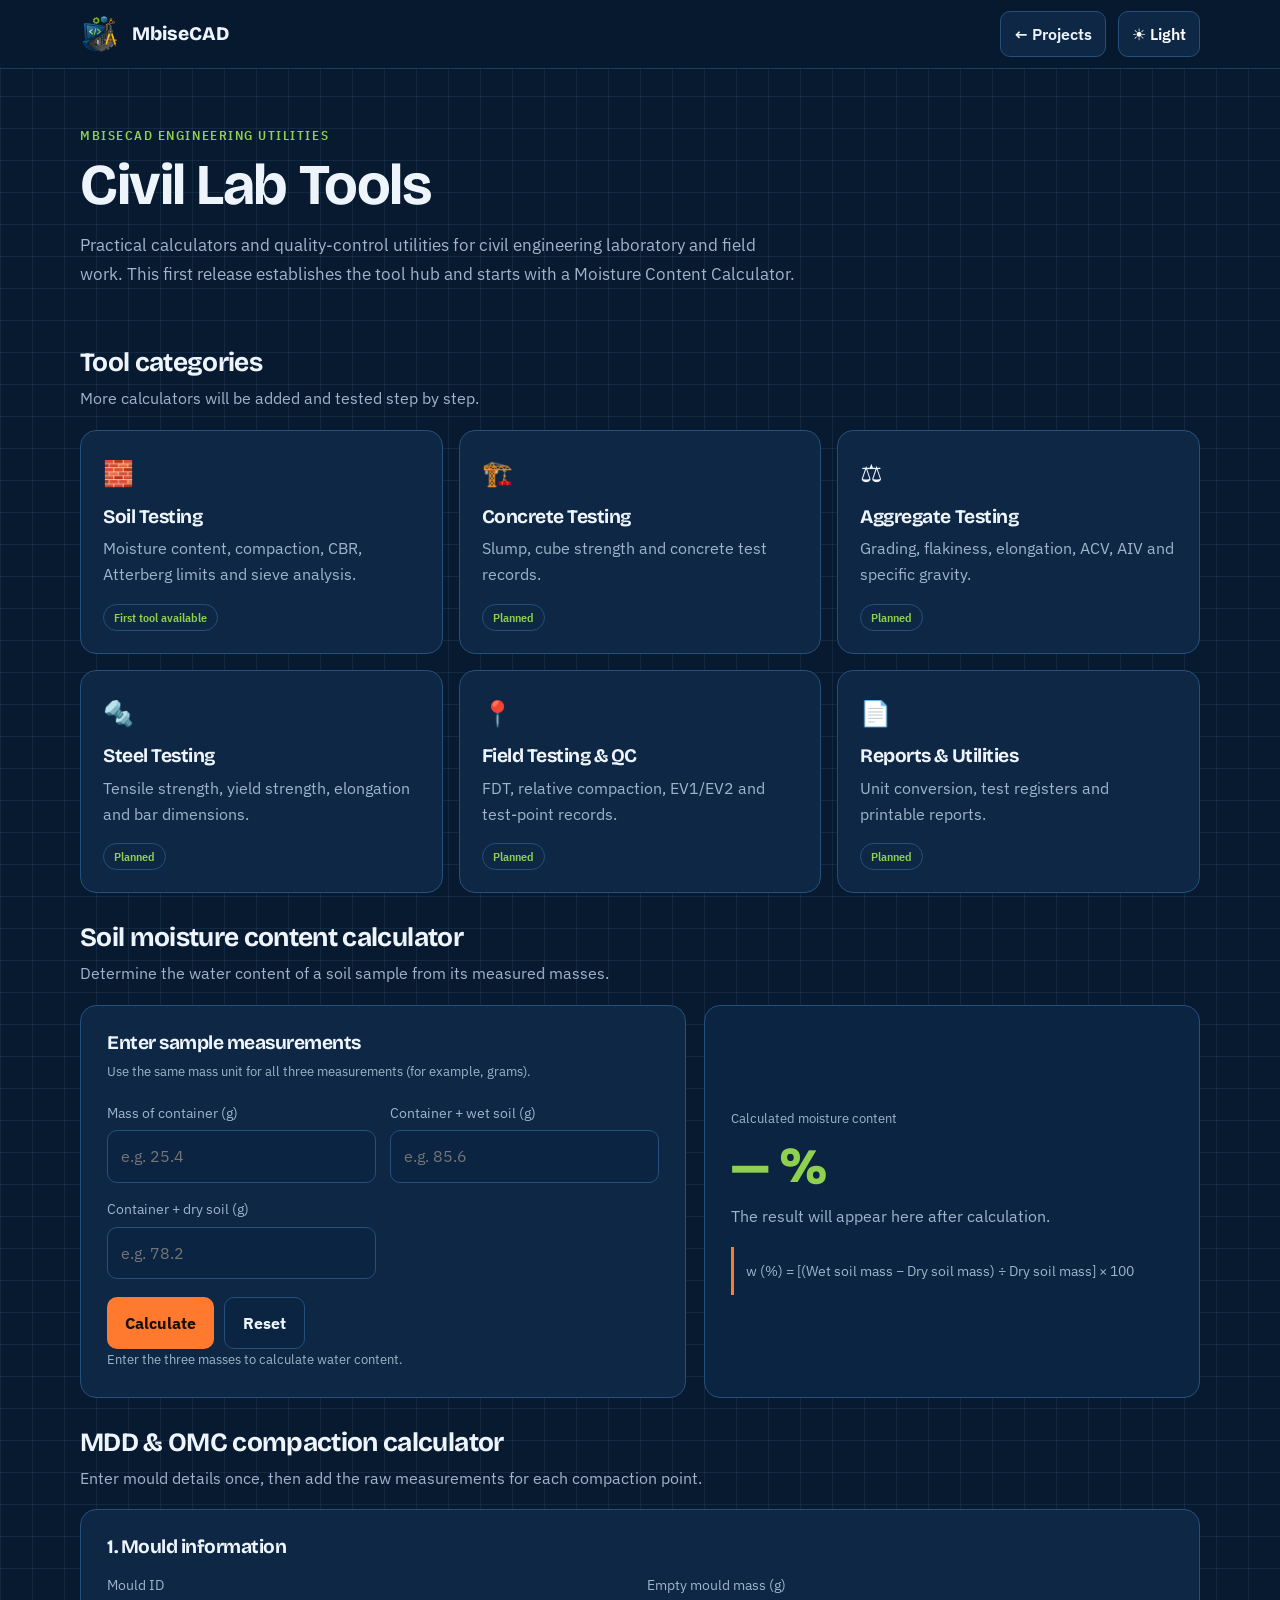
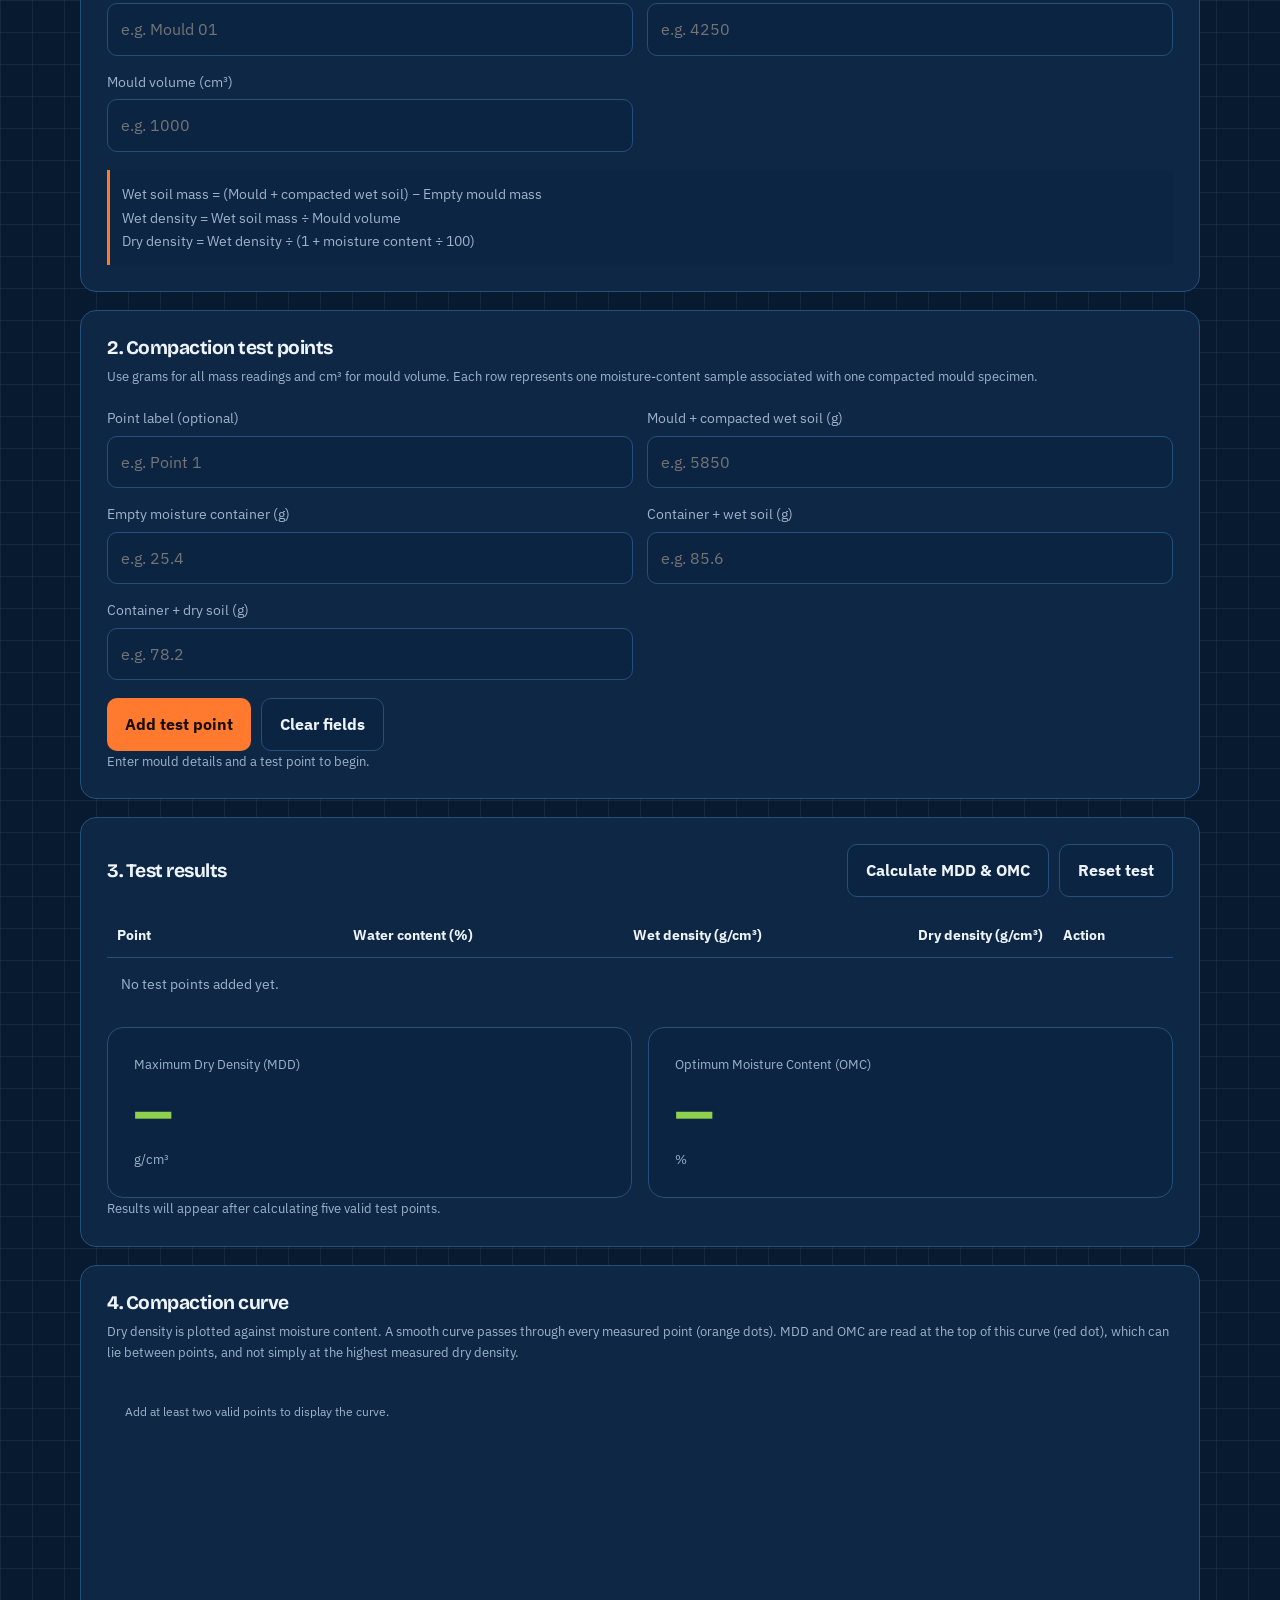
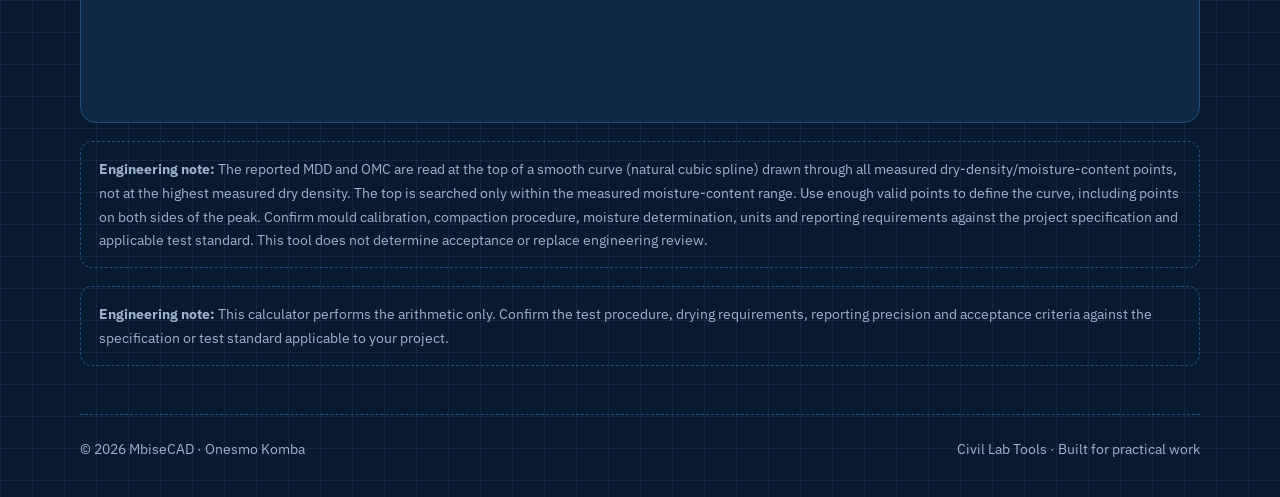
==== civil-lab-tools.html @ 9d4bd976 "Update civil-lab-tools.html" ====
<!doctype html>
<html lang="en">
<head>
<meta charset="utf-8"><meta name="viewport" content="width=device-width, initial-scale=1"><meta name="theme-color" content="#071a2f">
<meta name="description" content="Civil Lab Tools by MbiseCAD — practical civil engineering laboratory calculators and quality-control utilities.">
<title>Civil Lab Tools — MbiseCAD</title><link rel="icon" type="image/png" href="icons/mbisecad-mark.png">
<link rel="preconnect" href="https://fonts.googleapis.com"><link rel="preconnect" href="https://fonts.gstatic.com" crossorigin>
<link href="https://fonts.googleapis.com/css2?family=Bricolage+Grotesque:opsz,wght@12..96,500;12..96,700;12..96,800&family=IBM+Plex+Sans:wght@400;500;600&family=IBM+Plex+Sans+Condensed:wght@500;600&display=swap" rel="stylesheet">
<style>
:root{color-scheme:dark;--bg:#071a2f;--bg2:#0b2442;--panel:#0d2745;--line:#25507d;--line-soft:#1a3a5f;--text:#eef4fb;--muted:#9fb4cc;--orange:#ff7a2e;--orange-ink:#1b0e04;--green:#8fd14f;--grid:rgba(120,170,225,.10);--display:"Bricolage Grotesque","IBM Plex Sans",system-ui,sans-serif;--body:"IBM Plex Sans",system-ui,-apple-system,"Segoe UI",Roboto,Arial,sans-serif;--cond:"IBM Plex Sans Condensed","IBM Plex Sans",system-ui,sans-serif}
[data-theme="light"]{color-scheme:light;--bg:#f3f5f8;--bg2:#e9eef5;--panel:#fff;--line:#b9c6d8;--line-soft:#d9e1ec;--text:#0a2540;--muted:#4d6482;--orange:#e85d0c;--orange-ink:#fff;--green:#3f7d0a;--grid:rgba(10,37,64,.06)}
*{box-sizing:border-box}html{scroll-behavior:smooth}body{margin:0;color:var(--text);font:400 1rem/1.65 var(--body);background:var(--bg);background-image:linear-gradient(var(--grid) 1px,transparent 1px),linear-gradient(90deg,var(--grid) 1px,transparent 1px);background-size:32px 32px;-webkit-font-smoothing:antialiased}a{color:inherit;text-decoration:none}button,input{font:inherit}button{cursor:pointer}.wrap{width:min(1120px,100% - 40px);margin:auto}:focus-visible{outline:3px solid var(--orange);outline-offset:3px}
.topbar{position:sticky;top:0;z-index:5;background:color-mix(in srgb,var(--bg) 88%,transparent);backdrop-filter:blur(12px);border-bottom:1px solid var(--line-soft)}nav{display:flex;align-items:center;justify-content:space-between;gap:16px;min-height:68px}.brand{display:flex;align-items:center;gap:12px;font:800 1.2rem/1 var(--display)}.logo{width:40px;height:40px;border-radius:11px;object-fit:contain}.navright{display:flex;align-items:center;gap:12px}.navlink,.theme{padding:9px 13px;border:1px solid var(--line);border-radius:10px;background:var(--panel);font-weight:600}.navlink:hover,.theme:hover{border-color:var(--orange)}
main{padding-bottom:48px}.hero{padding:58px 0 30px}.eyebrow{font:600 .8rem var(--cond);letter-spacing:.12em;text-transform:uppercase;color:var(--green)}h1,h2,h3{font-family:var(--display);line-height:1.1;letter-spacing:-.025em}h1{font-size:clamp(2.2rem,5vw,3.6rem);margin:10px 0 14px}.lead{max-width:720px;color:var(--muted);font-size:1.08rem;margin:0}.section-head{margin:30px 0 18px}.section-head h2{font-size:1.65rem;margin:0 0 8px}.section-head p{color:var(--muted);margin:0}
.grid{display:grid;grid-template-columns:repeat(3,minmax(0,1fr));gap:16px}.card,.tool{background:var(--panel);border:1px solid var(--line);border-radius:16px;padding:22px}.card h3,.tool h3{font-size:1.2rem;margin:0 0 8px}.card p,.tool p{color:var(--muted);margin:0}.symbol{font-size:1.55rem;margin-bottom:12px}.status{display:inline-block;margin-top:16px;padding:5px 10px;border:1px solid var(--line);border-radius:99px;color:var(--green);font:600 .75rem var(--cond)}
.tool-layout{display:grid;grid-template-columns:1.1fr .9fr;gap:18px}.tool{padding:26px}.fields{display:grid;grid-template-columns:1fr 1fr;gap:14px}.field label{display:block;color:var(--muted);font-size:.9rem;margin-bottom:6px}.field input{width:100%;padding:12px 13px;border:1px solid var(--line);border-radius:10px;background:var(--bg2);color:var(--text)}.hint{font-size:.82rem;color:var(--muted);margin:8px 0 0}.actions{display:flex;gap:10px;flex-wrap:wrap;margin-top:18px}.btn{border:0;border-radius:10px;padding:12px 18px;font-weight:700}.primary{background:var(--orange);color:var(--orange-ink)}.secondary{background:var(--bg2);border:1px solid var(--line);color:var(--text)}.result{display:flex;flex-direction:column;justify-content:center;min-height:100%;background:var(--bg2)}.result .value{font:800 clamp(2rem,5vw,3rem)/1.1 var(--display);color:var(--green);margin:10px 0}.result small{color:var(--muted)}.formula{margin-top:18px;padding:12px;border-left:3px solid var(--orange);background:color-mix(in srgb,var(--bg2) 65%,transparent);color:var(--muted);font-size:.9rem}.notice{margin-top:18px;padding:15px 18px;border:1px dashed var(--line);border-radius:12px;color:var(--muted);font-size:.9rem}.footer{border-top:1px dashed var(--line);padding:22px 0 36px;color:var(--muted);font-size:.9rem;display:flex;justify-content:space-between;gap:12px;flex-wrap:wrap}
@media(max-width:800px){.grid{grid-template-columns:repeat(2,minmax(0,1fr))}.tool-layout{grid-template-columns:1fr}}@media(max-width:560px){.wrap{width:min(1120px,100% - 32px)}nav{min-height:60px}.brand{font-size:1rem}.logo{width:34px;height:34px}.navlink,.theme{font-size:.82rem;padding:8px}.hero{padding:38px 0 18px}.grid{grid-template-columns:1fr}.fields{grid-template-columns:1fr}.tool{padding:20px}}
</style></head>
<body><header class="topbar"><div class="wrap"><nav><a class="brand" href="index.html"><img class="logo" src="icons/mbisecad-mark.png" alt=""><span>MbiseCAD</span></a><div class="navright"><a class="navlink" href="index.html#projects">← Projects</a><button class="theme" id="themeBtn" type="button">☀️ Light</button></div></nav></div></header>
<main class="wrap"><section class="hero"><div class="eyebrow">MbiseCAD Engineering Utilities</div><h1>Civil Lab Tools</h1><p class="lead">Practical calculators and quality-control utilities for civil engineering laboratory and field work. This first release establishes the tool hub and starts with a Moisture Content Calculator.</p></section>
<section><div class="section-head"><h2>Tool categories</h2><p>More calculators will be added and tested step by step.</p></div><div class="grid">
<article class="card"><div class="symbol">🧱</div><h3>Soil Testing</h3><p>Moisture content, compaction, CBR, Atterberg limits and sieve analysis.</p><span class="status">First tool available</span></article>
<article class="card"><div class="symbol">🏗️</div><h3>Concrete Testing</h3><p>Slump, cube strength and concrete test records.</p><span class="status">Planned</span></article>
<article class="card"><div class="symbol">⚖️</div><h3>Aggregate Testing</h3><p>Grading, flakiness, elongation, ACV, AIV and specific gravity.</p><span class="status">Planned</span></article>
<article class="card"><div class="symbol">🔩</div><h3>Steel Testing</h3><p>Tensile strength, yield strength, elongation and bar dimensions.</p><span class="status">Planned</span></article>
<article class="card"><div class="symbol">📍</div><h3>Field Testing &amp; QC</h3><p>FDT, relative compaction, EV1/EV2 and test-point records.</p><span class="status">Planned</span></article>
<article class="card"><div class="symbol">📄</div><h3>Reports &amp; Utilities</h3><p>Unit conversion, test registers and printable reports.</p><span class="status">Planned</span></article></div></section>
<section id="moisture-content"><div class="section-head"><h2>Soil moisture content calculator</h2><p>Determine the water content of a soil sample from its measured masses.</p></div><div class="tool-layout">
<div class="tool"><h3>Enter sample measurements</h3><p class="hint">Use the same mass unit for all three measurements (for example, grams).</p><div class="fields" style="margin-top:18px">
<div class="field"><label for="tare">Mass of container (g)</label><input id="tare" type="number" min="0" step="any" inputmode="decimal" placeholder="e.g. 25.4"></div>
<div class="field"><label for="wet">Container + wet soil (g)</label><input id="wet" type="number" min="0" step="any" inputmode="decimal" placeholder="e.g. 85.6"></div>
<div class="field"><label for="dry">Container + dry soil (g)</label><input id="dry" type="number" min="0" step="any" inputmode="decimal" placeholder="e.g. 78.2"></div></div>
<div class="actions"><button class="btn primary" id="calculate" type="button">Calculate</button><button class="btn secondary" id="reset" type="button">Reset</button></div><p class="hint" id="message" role="status" aria-live="polite">Enter the three masses to calculate water content.</p></div>
<aside class="tool result" aria-live="polite"><small>Calculated moisture content</small><div class="value" id="answer">— %</div><p id="breakdown">The result will appear here after calculation.</p><div class="formula">w (%) = [(Wet soil mass − Dry soil mass) ÷ Dry soil mass] × 100</div></aside></div>

<section id="mdd-omc">
  <div class="section-head">
    <h2>MDD &amp; OMC compaction calculator</h2>
    <p>Enter mould details once, then add the raw measurements for each compaction point.</p>
  </div>
  <div class="tool">
    <h3>1. Mould information</h3>
    <div class="fields" style="margin-top:16px">
      <div class="field"><label for="mouldId">Mould ID</label><input id="mouldId" type="text" placeholder="e.g. Mould 01"></div>
      <div class="field"><label for="mouldMass">Empty mould mass (g)</label><input id="mouldMass" type="number" min="0" step="any" inputmode="decimal" placeholder="e.g. 4250"></div>
      <div class="field"><label for="mouldVolume">Mould volume (cm³)</label><input id="mouldVolume" type="number" min="0" step="any" inputmode="decimal" placeholder="e.g. 1000"></div>
    </div>
    <div class="formula">Wet soil mass = (Mould + compacted wet soil) − Empty mould mass<br>Wet density = Wet soil mass ÷ Mould volume<br>Dry density = Wet density ÷ (1 + moisture content ÷ 100)</div>
  </div>

  <div class="tool" style="margin-top:18px">
    <h3>2. Compaction test points</h3>
    <p class="hint">Use grams for all mass readings and cm³ for mould volume. Each row represents one moisture-content sample associated with one compacted mould specimen.</p>
    <div class="fields" style="margin-top:18px">
      <div class="field"><label for="pointLabel">Point label (optional)</label><input id="pointLabel" type="text" placeholder="e.g. Point 1"></div>
      <div class="field"><label for="mouldWet">Mould + compacted wet soil (g)</label><input id="mouldWet" type="number" min="0" step="any" inputmode="decimal" placeholder="e.g. 5850"></div>
      <div class="field"><label for="containerMass">Empty moisture container (g)</label><input id="containerMass" type="number" min="0" step="any" inputmode="decimal" placeholder="e.g. 25.4"></div>
      <div class="field"><label for="containerWet">Container + wet soil (g)</label><input id="containerWet" type="number" min="0" step="any" inputmode="decimal" placeholder="e.g. 85.6"></div>
      <div class="field"><label for="containerDry">Container + dry soil (g)</label><input id="containerDry" type="number" min="0" step="any" inputmode="decimal" placeholder="e.g. 78.2"></div>
    </div>
    <div class="actions">
      <button class="btn primary" id="addPoint" type="button">Add test point</button>
      <button class="btn secondary" id="clearPointForm" type="button">Clear fields</button>
    </div>
    <p class="hint" id="mddMessage" role="status" aria-live="polite">Enter mould details and a test point to begin.</p>
  </div>

  <div class="tool" style="margin-top:18px">
    <div style="display:flex;align-items:center;justify-content:space-between;gap:12px;flex-wrap:wrap">
      <h3 style="margin:0">3. Test results</h3>
      <div class="actions" style="margin:0">
        <button class="btn secondary" id="calculateMdd" type="button">Calculate MDD &amp; OMC</button>
        <button class="btn secondary" id="resetMdd" type="button">Reset test</button>
      </div>
    </div>
    <div style="overflow-x:auto;margin-top:16px">
      <table id="mddTable" style="width:100%;border-collapse:collapse;min-width:760px;font-size:.9rem">
        <thead><tr>
          <th style="text-align:left;padding:10px;border-bottom:1px solid var(--line)">Point</th>
          <th style="text-align:right;padding:10px;border-bottom:1px solid var(--line)">Water content (%)</th>
          <th style="text-align:right;padding:10px;border-bottom:1px solid var(--line)">Wet density (g/cm³)</th>
          <th style="text-align:right;padding:10px;border-bottom:1px solid var(--line)">Dry density (g/cm³)</th>
          <th style="text-align:left;padding:10px;border-bottom:1px solid var(--line)">Action</th>
        </tr></thead>
        <tbody id="mddRows"><tr><td colspan="5" style="padding:14px;color:var(--muted)">No test points added yet.</td></tr></tbody>
      </table>
    </div>
    <div class="grid" style="grid-template-columns:repeat(2,minmax(0,1fr));margin-top:18px">
      <div class="tool result"><small>Maximum Dry Density (MDD)</small><div class="value" id="mddValue">—</div><small>g/cm³</small></div>
      <div class="tool result"><small>Optimum Moisture Content (OMC)</small><div class="value" id="omcValue">—</div><small>%</small></div>
    </div>
    <p class="hint" id="peakNote">Results will appear after calculating five valid test points.</p>
  </div>

  <div class="tool" style="margin-top:18px">
    <h3>4. Compaction curve</h3>
    <p class="hint">Dry density is plotted against moisture content. A smooth curve passes through every measured point (orange dots). MDD and OMC are read at the top of this curve (red dot), which can lie between points, and not simply at the highest measured dry density.</p>
    <div style="width:100%;overflow:hidden;margin-top:12px">
      <canvas id="compactionChart" height="320" style="display:block;width:100%;max-width:100%;height:320px"></canvas>
    </div>
  </div>
  <div class="notice"><strong>Engineering note:</strong> The reported MDD and OMC are read at the top of a smooth curve (natural cubic spline) drawn through all measured dry-density/moisture-content points, not at the highest measured dry density. The top is searched only within the measured moisture-content range. Use enough valid points to define the curve, including points on both sides of the peak. Confirm mould calibration, compaction procedure, moisture determination, units and reporting requirements against the project specification and applicable test standard. This tool does not determine acceptance or replace engineering review.</div>
</section>

<div class="notice"><strong>Engineering note:</strong> This calculator performs the arithmetic only. Confirm the test procedure, drying requirements, reporting precision and acceptance criteria against the specification or test standard applicable to your project.</div></section></main>
<footer><div class="wrap footer"><span>© <span id="year"></span> MbiseCAD · Onesmo Komba</span><span>Civil Lab Tools · Built for practical work</span></div></footer>
<script>
const root=document.documentElement,themeBtn=document.getElementById('themeBtn');function setTheme(theme){root.dataset.theme=theme;themeBtn.textContent=theme==='dark'?'☀️ Light':'🌙 Dark';try{localStorage.setItem('mbisecad-theme',theme)}catch(e){}}let saved='dark';try{saved=localStorage.getItem('mbisecad-theme')||'dark'}catch(e){}setTheme(saved);themeBtn.addEventListener('click',()=>{setTheme(root.dataset.theme==='dark'?'light':'dark');if(typeof drawCompactionChart==='function')drawCompactionChart();});document.getElementById('year').textContent=new Date().getFullYear();const ids=['tare','wet','dry'];
document.getElementById('calculate').addEventListener('click',()=>{const [tare,wet,dry]=ids.map(id=>Number(document.getElementById(id).value)),message=document.getElementById('message');if(ids.some(id=>document.getElementById(id).value.trim()==='')||![tare,wet,dry].every(Number.isFinite)){message.textContent='Please enter all three measurements.';return;}const wetSoil=wet-tare,drySoil=dry-tare,water=wet-dry;if(tare<0||wetSoil<=0||drySoil<=0||water<0){message.textContent='Check the masses: wet soil must not be lighter than dry soil, and both soil masses must be positive.';return;}const content=water/drySoil*100;document.getElementById('answer').textContent=content.toFixed(2)+' %';document.getElementById('breakdown').textContent='Water mass: '+water.toFixed(2)+' g · Dry soil mass: '+drySoil.toFixed(2)+' g';message.textContent='Calculation completed.';});
document.getElementById('reset').addEventListener('click',()=>{ids.forEach(id=>document.getElementById(id).value='');document.getElementById('answer').textContent='— %';document.getElementById('breakdown').textContent='The result will appear here after calculation.';document.getElementById('message').textContent='Enter the three masses to calculate water content.';});

// MDD & OMC calculator
const compactionPoints=[];
const mddInputIds=['mouldId','mouldMass','mouldVolume','pointLabel','mouldWet','containerMass','containerWet','containerDry'];
const numberFrom=(id)=>Number(document.getElementById(id).value);
const fmt=(n,d=3)=>Number(n).toFixed(d);
function renderMddRows(){
  const body=document.getElementById('mddRows');
  if(!compactionPoints.length){body.innerHTML='<tr><td colspan="5" style="padding:14px;color:var(--muted)">No test points added yet.</td></tr>';return;}
  body.innerHTML=compactionPoints.map((p,i)=>`<tr>
    <td style="padding:10px;border-bottom:1px solid var(--line-soft)">${escapeHtml(p.label)}</td>
    <td style="text-align:right;padding:10px;border-bottom:1px solid var(--line-soft)">${fmt(p.w,2)}</td>
    <td style="text-align:right;padding:10px;border-bottom:1px solid var(--line-soft)">${fmt(p.wetDensity,3)}</td>
    <td style="text-align:right;padding:10px;border-bottom:1px solid var(--line-soft)">${fmt(p.dryDensity,3)}</td>
    <td style="padding:10px;border-bottom:1px solid var(--line-soft)"><button class="btn secondary" type="button" data-remove-point="${i}" style="padding:6px 10px">Remove</button></td>
  </tr>`).join('');
}
function escapeHtml(value){return String(value).replace(/[&<>"']/g,ch=>({'&':'&amp;','<':'&lt;','>':'&gt;','"':'&quot;',"'":'&#39;'}[ch]));}
let lastResult=null; // {peak, spline} - inatumika kuchora alama ya MDD/OMC baada ya Calculate
const chartPoints=()=>compactionPoints.map(p=>({w:p.w,d:p.dryDensity})).sort((a,b)=>a.w-b.w);
function curveSamples(s){
  const out=[];
  for(let i=0;i<s.h.length;i++){const steps=80;for(let k=(i===0?0:1);k<=steps;k++){const x=s.p[i].w+s.h[i]*k/steps;out.push({x,y:splineValue(s,i,x)});}}
  return out;
}
function drawCompactionChart(){
  const canvas=document.getElementById('compactionChart');
  if(!canvas) return;
  const rect=canvas.getBoundingClientRect(),W=Math.max(300,rect.width),H=320,dpr=window.devicePixelRatio||1;
  canvas.width=W*dpr;canvas.height=H*dpr;canvas.style.height=H+'px';
  const ctx=canvas.getContext('2d');ctx.setTransform(dpr,0,0,dpr,0,0);ctx.clearRect(0,0,W,H);
  const cs=getComputedStyle(document.documentElement),muted=cs.getPropertyValue('--muted').trim(),grid=cs.getPropertyValue('--line-soft').trim(),axis=cs.getPropertyValue('--line').trim(),green=cs.getPropertyValue('--green').trim(),orange=cs.getPropertyValue('--orange').trim(),ink=cs.getPropertyValue('--text').trim();
  const pts=chartPoints();
  ctx.font='12px IBM Plex Sans, sans-serif';ctx.fillStyle=muted;ctx.textBaseline='alphabetic';
  if(pts.length<2){ctx.fillText('Add at least two valid points to display the curve.',18,40);return;}
  const unique=pts.every((p,i)=>i===0||p.w-pts[i-1].w>1e-8);
  let spline=null,samples=pts.map(p=>({x:p.w,y:p.d}));
  if(unique){try{spline=buildNaturalSpline(pts);samples=curveSamples(spline);}catch(e){spline=null;}}
  const peak=(lastResult&&spline)?lastResult.peak:null;
  const xs=samples.map(v=>v.x),ys=samples.map(v=>v.y).concat(pts.map(p=>p.d));
  const xmin=Math.min(...xs),xmax=Math.max(...xs),ymin=Math.min(...ys),ymax=Math.max(...ys);
  const xpad=(xmax-xmin)*.06||1,ypad=(ymax-ymin)*.18||.05;
  const x0=xmin-xpad,x1=xmax+xpad,y0=ymin-ypad,y1=ymax+ypad;
  const L=58,R=18,T=22,B=44;
  const X=v=>L+(v-x0)/(x1-x0)*(W-L-R),Y=v=>H-B-(v-y0)/(y1-y0)*(H-T-B);
  // grid + tick labels
  ctx.lineWidth=1;ctx.strokeStyle=grid;
  for(let i=0;i<=4;i++){const yv=y0+(y1-y0)*i/4,y=Y(yv);ctx.beginPath();ctx.moveTo(L,y);ctx.lineTo(W-R,y);ctx.stroke();ctx.textAlign='right';ctx.fillText(yv.toFixed(3),L-8,y+4);}
  for(let i=0;i<=5;i++){const xv=x0+(x1-x0)*i/5,x=X(xv);ctx.beginPath();ctx.moveTo(x,T);ctx.lineTo(x,H-B);ctx.stroke();ctx.textAlign='center';ctx.fillText(xv.toFixed(1),x,H-B+16);}
  ctx.strokeStyle=axis;ctx.beginPath();ctx.moveTo(L,T);ctx.lineTo(L,H-B);ctx.lineTo(W-R,H-B);ctx.stroke();
  ctx.fillStyle=muted;ctx.textAlign='center';ctx.fillText('Moisture content (%)',(L+W-R)/2,H-6);
  ctx.save();ctx.translate(14,(T+H-B)/2);ctx.rotate(-Math.PI/2);ctx.fillText('Dry density (g/cm³)',0,0);ctx.restore();
  // smooth curve through every point
  ctx.strokeStyle=green;ctx.lineWidth=3;ctx.lineJoin='round';ctx.beginPath();
  samples.forEach((v,i)=>{if(i===0)ctx.moveTo(X(v.x),Y(v.y));else ctx.lineTo(X(v.x),Y(v.y));});ctx.stroke();
  // peak guides (MDD / OMC) read from the top of the curve
  if(peak){
    ctx.setLineDash([5,4]);ctx.lineWidth=1.2;ctx.strokeStyle=ink;
    ctx.beginPath();ctx.moveTo(X(peak.x),Y(peak.y));ctx.lineTo(X(peak.x),H-B);ctx.moveTo(X(peak.x),Y(peak.y));ctx.lineTo(L,Y(peak.y));ctx.stroke();ctx.setLineDash([]);
  }
  // measured points
  pts.forEach(p=>{ctx.beginPath();ctx.arc(X(p.w),Y(p.d),5.5,0,Math.PI*2);ctx.fillStyle=orange;ctx.fill();ctx.lineWidth=2;ctx.strokeStyle=cs.getPropertyValue('--panel').trim()||'#fff';ctx.stroke();});
  if(peak){
    ctx.beginPath();ctx.arc(X(peak.x),Y(peak.y),6.5,0,Math.PI*2);ctx.fillStyle='#ef4444';ctx.fill();ctx.lineWidth=2;ctx.strokeStyle=cs.getPropertyValue('--panel').trim()||'#fff';ctx.stroke();
    ctx.fillStyle=ink;ctx.font='600 12px IBM Plex Sans, sans-serif';
    const label='MDD '+peak.y.toFixed(3)+' · OMC '+peak.x.toFixed(2)+'%';
    const tw=ctx.measureText(label).width,lx=Math.min(W-R-tw,Math.max(L+4,X(peak.x)-tw/2)),ly=Math.max(T+12,Y(peak.y)-14);
    ctx.textAlign='left';ctx.fillText(label,lx,ly);
  }
  ctx.textAlign='left';
}
document.getElementById('addPoint').addEventListener('click',()=>{
  const msg=document.getElementById('mddMessage'),mass=numberFrom('mouldMass'),volume=numberFrom('mouldVolume'),mouldWet=numberFrom('mouldWet'),tare=numberFrom('containerMass'),containerWet=numberFrom('containerWet'),containerDry=numberFrom('containerDry');
  const required=['mouldMass','mouldVolume','mouldWet','containerMass','containerWet','containerDry'];
  if(required.some(id=>document.getElementById(id).value.trim()==='')||!required.every(id=>Number.isFinite(numberFrom(id)))){msg.textContent='Enter all required measurements using numbers.';return;}
  const wetSoil=mouldWet-mass,wetSample=containerWet-tare,drySample=containerDry-tare,water=containerWet-containerDry;
  if(mass<0||volume<=0||wetSoil<=0||wetSample<=0||drySample<=0||water<0){msg.textContent='Check the readings: mould volume and soil masses must be positive, and wet sample mass cannot be less than dry sample mass.';return;}
  const w=water/drySample*100,wetDensity=wetSoil/volume,dryDensity=wetDensity/(1+w/100);
  if(![w,wetDensity,dryDensity].every(Number.isFinite)||dryDensity<=0){msg.textContent='These measurements do not produce a valid result. Please check the values and units.';return;}
  const label=document.getElementById('pointLabel').value.trim()||`Point ${compactionPoints.length+1}`;
  compactionPoints.push({label,w,wetDensity,dryDensity});
  lastResult=null;renderMddRows();drawCompactionChart();
  document.getElementById('mddMessage').textContent=`${label} added. Add the next compaction point.`;
  ['pointLabel','mouldWet','containerMass','containerWet','containerDry'].forEach(id=>document.getElementById(id).value='');
  document.getElementById('mddValue').textContent='—';document.getElementById('omcValue').textContent='—';document.getElementById('peakNote').textContent='Recalculate after adding or removing test points.';
});
document.getElementById('clearPointForm').addEventListener('click',()=>['pointLabel','mouldWet','containerMass','containerWet','containerDry'].forEach(id=>document.getElementById(id).value=''));
document.getElementById('mddRows').addEventListener('click',e=>{
  const btn=e.target.closest('[data-remove-point]');if(!btn)return;
  compactionPoints.splice(Number(btn.dataset.removePoint),1);lastResult=null;renderMddRows();drawCompactionChart();
  document.getElementById('mddValue').textContent='—';document.getElementById('omcValue').textContent='—';document.getElementById('peakNote').textContent='Recalculate after changing test points.';
});

// Natural cubic spline: smooth interpolation through every measured point.
function buildNaturalSpline(points){
  const p = [...points].sort((a,b)=>a.w-b.w);
  const n=p.length, h=[], alpha=[], l=Array(n).fill(0),
        mu=Array(n).fill(0), z=Array(n).fill(0),
        a=p.map(v=>v.d), b=Array(n-1).fill(0),
        c=Array(n).fill(0), d=Array(n-1).fill(0);
  for(let i=0;i<n-1;i++){
    h[i]=p[i+1].w-p[i].w;
    if(!(h[i]>0)) throw new Error('Moisture content values must be unique.');
  }
  for(let i=1;i<n-1;i++){
    alpha[i]=3/h[i]*(a[i+1]-a[i])-3/h[i-1]*(a[i]-a[i-1]);
  }
  l[0]=1;
  for(let i=1;i<n-1;i++){
    l[i]=2*(p[i+1].w-p[i-1].w)-h[i-1]*mu[i-1];
    if(Math.abs(l[i])<1e-12) throw new Error('Unable to build spline from these points.');
    mu[i]=h[i]/l[i];
    z[i]=(alpha[i]-h[i-1]*z[i-1])/l[i];
  }
  l[n-1]=1;
  for(let j=n-2;j>=0;j--){
    c[j]=z[j]-mu[j]*c[j+1];
    b[j]=(a[j+1]-a[j])/h[j]-h[j]*(c[j+1]+2*c[j])/3;
    d[j]=(c[j+1]-c[j])/(3*h[j]);
  }
  return {p,a,b,c,d,h};
}
function splineValue(s,i,x){
  const t=x-s.p[i].w;
  return s.a[i]+s.b[i]*t+s.c[i]*t*t+s.d[i]*t*t*t;
}
function findSplinePeak(s){
  const candidates=[];
  for(let i=0;i<s.h.length;i++){
    const A=3*s.d[i], B=2*s.c[i], C=s.b[i], roots=[];
    if(Math.abs(A)<1e-12){
      if(Math.abs(B)>1e-12) roots.push(-C/B);
    }else{
      const disc=B*B-4*A*C;
      if(disc>=0){
        const q=Math.sqrt(disc);
        roots.push((-B+q)/(2*A),(-B-q)/(2*A));
      }
    }
    candidates.push({x:s.p[i].w,y:s.a[i]});
    for(const t of roots){
      if(t>1e-9 && t<s.h[i]-1e-9){
        const x=s.p[i].w+t;
        candidates.push({x,y:splineValue(s,i,x)});
      }
    }
  }
  const last=s.p.length-1;
  candidates.push({x:s.p[last].w,y:s.p[last].d});
  return candidates.reduce((best,v)=>v.y>best.y?v:best);
}
document.getElementById('calculateMdd').addEventListener('click',()=>{
  const msg=document.getElementById('mddMessage'),note=document.getElementById('peakNote');
  if(compactionPoints.length<5){
    msg.textContent='Enter all five compaction test points before calculating MDD and OMC.';
    return;
  }
  const pts=chartPoints();
  if(pts.some(p=>!Number.isFinite(p.w)||!Number.isFinite(p.d))){
    msg.textContent='Check all readings. Every point must have valid moisture content and dry density.';
    return;
  }
  for(let i=1;i<pts.length;i++){
    if(pts[i].w-pts[i-1].w<1e-8){
      msg.textContent='Moisture content values must be different for every point.';
      return;
    }
  }
  try{
    const spline=buildNaturalSpline(pts);
    const peak=findSplinePeak(spline);
    lastResult={peak,spline};
    document.getElementById('mddValue').textContent=peak.y.toFixed(3);
    document.getElementById('omcValue').textContent=peak.x.toFixed(2);
    drawCompactionChart();
    const atEdge=peak.x<=pts[0].w+1e-6||peak.x>=pts[pts.length-1].w-1e-6;
    if(atEdge){
      msg.textContent='The curve has no peak inside your data range. Add test points on both sides of the maximum before reporting MDD and OMC.';
      note.textContent='Warning: the highest point of the curve is at the edge of the measured range ('+peak.y.toFixed(3)+' g/cm³ at '+peak.x.toFixed(2)+'%), so it is not a true peak.';
    }else{
      msg.textContent='MDD and OMC are read at the top of the smooth curve that passes through every measured point.';
      note.textContent='Top of curve: MDD '+peak.y.toFixed(3)+' g/cm³ at OMC '+peak.x.toFixed(2)+'% moisture content.';
    }
  }catch(err){
    msg.textContent=err.message||'Unable to calculate the curve. Check the entered data.';
  }
});
document.getElementById('resetMdd').addEventListener('click',()=>{
  compactionPoints.length=0;lastResult=null;
  ['mouldId','mouldMass','mouldVolume','pointLabel','mouldWet','containerMass','containerWet','containerDry'].forEach(id=>document.getElementById(id).value='');
  renderMddRows();drawCompactionChart();document.getElementById('mddValue').textContent='—';document.getElementById('omcValue').textContent='—';document.getElementById('peakNote').textContent='Results will appear after calculating five valid test points.';document.getElementById('mddMessage').textContent='Test data cleared.';
});
window.addEventListener('resize',drawCompactionChart);
drawCompactionChart();

</script></body></html>
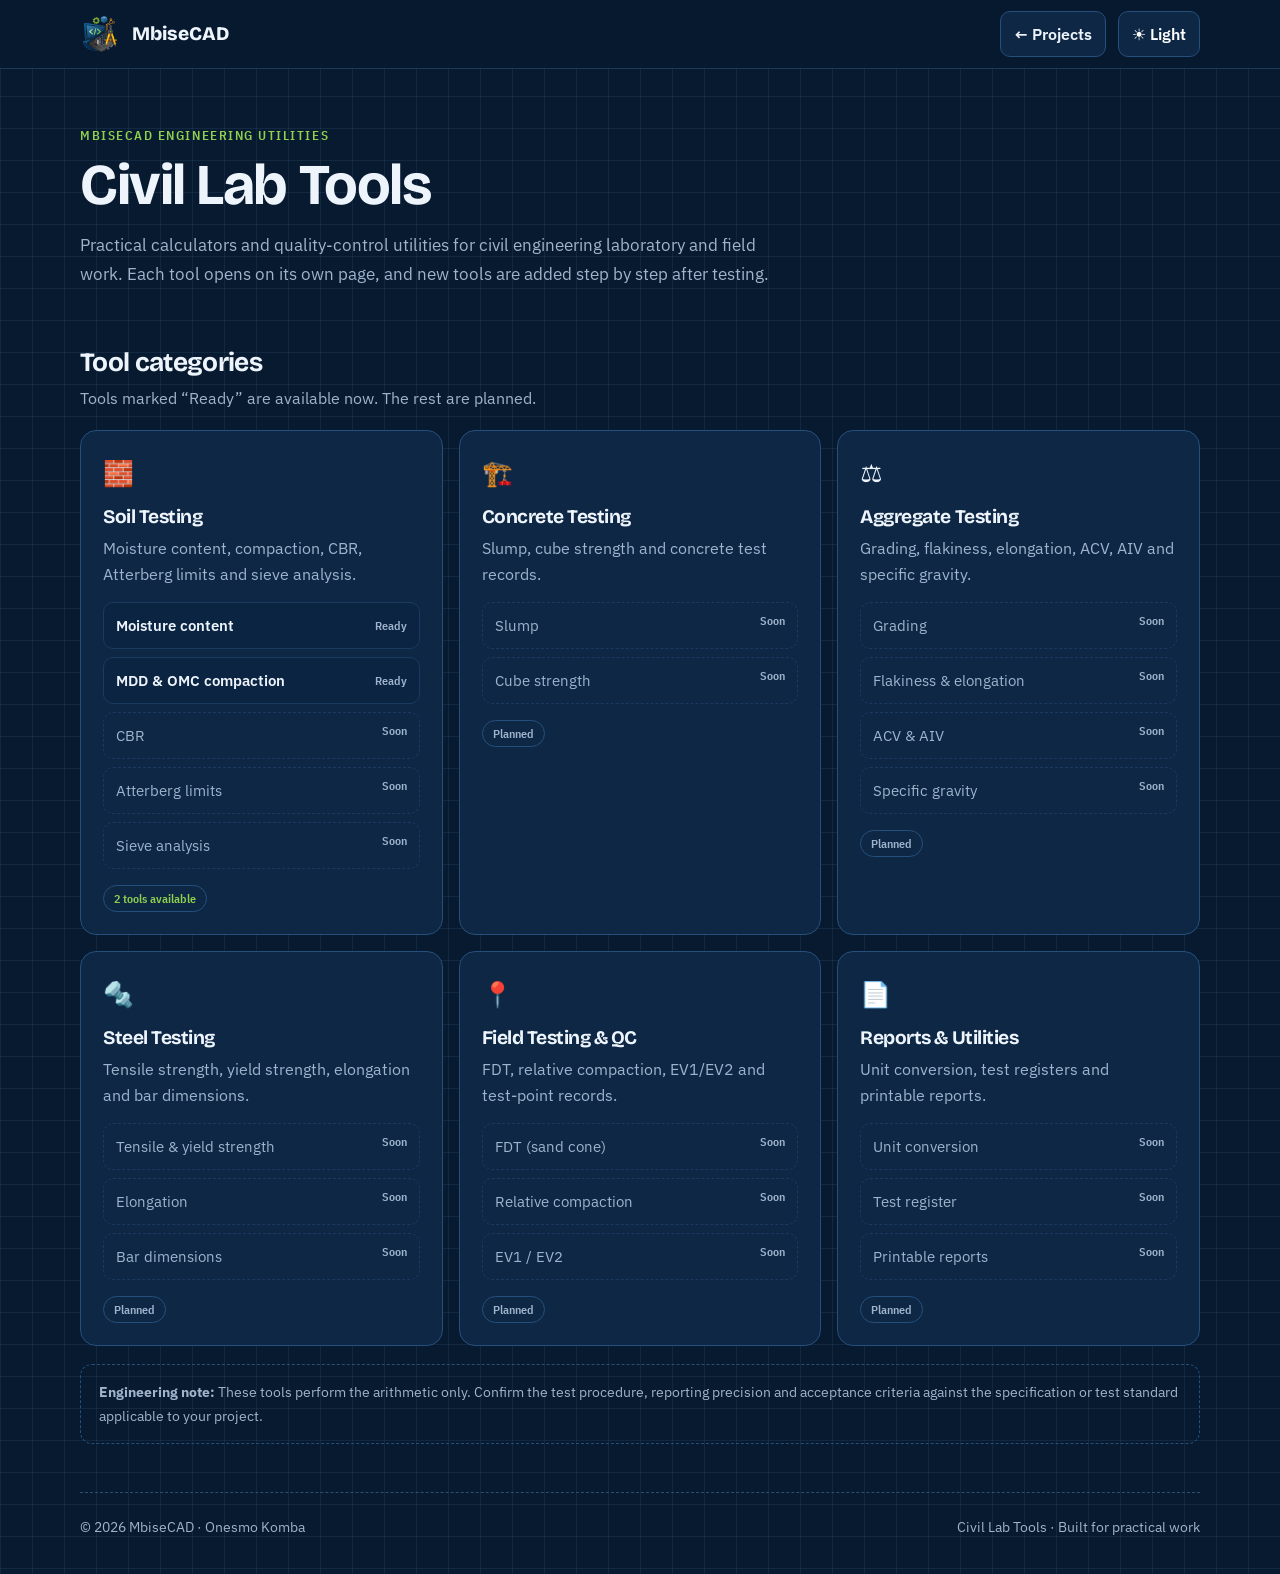
==== commit d2a881fa: "Update civil-lab-tools.html" ====
--- a/civil-lab-tools.html
+++ b/civil-lab-tools.html
@@ -1,306 +1,128 @@
 <!doctype html>
 <html lang="en">
 <head>
-<meta charset="utf-8"><meta name="viewport" content="width=device-width, initial-scale=1"><meta name="theme-color" content="#071a2f">
+<meta charset="utf-8">
+<meta name="viewport" content="width=device-width, initial-scale=1">
+<meta name="theme-color" content="#071a2f">
 <meta name="description" content="Civil Lab Tools by MbiseCAD — practical civil engineering laboratory calculators and quality-control utilities.">
-<title>Civil Lab Tools — MbiseCAD</title><link rel="icon" type="image/png" href="icons/mbisecad-mark.png">
-<link rel="preconnect" href="https://fonts.googleapis.com"><link rel="preconnect" href="https://fonts.gstatic.com" crossorigin>
+<title>Civil Lab Tools — MbiseCAD</title>
+<link rel="icon" type="image/png" href="icons/mbisecad-mark.png">
+<link rel="preconnect" href="https://fonts.googleapis.com">
+<link rel="preconnect" href="https://fonts.gstatic.com" crossorigin>
 <link href="https://fonts.googleapis.com/css2?family=Bricolage+Grotesque:opsz,wght@12..96,500;12..96,700;12..96,800&family=IBM+Plex+Sans:wght@400;500;600&family=IBM+Plex+Sans+Condensed:wght@500;600&display=swap" rel="stylesheet">
-<style>
-:root{color-scheme:dark;--bg:#071a2f;--bg2:#0b2442;--panel:#0d2745;--line:#25507d;--line-soft:#1a3a5f;--text:#eef4fb;--muted:#9fb4cc;--orange:#ff7a2e;--orange-ink:#1b0e04;--green:#8fd14f;--grid:rgba(120,170,225,.10);--display:"Bricolage Grotesque","IBM Plex Sans",system-ui,sans-serif;--body:"IBM Plex Sans",system-ui,-apple-system,"Segoe UI",Roboto,Arial,sans-serif;--cond:"IBM Plex Sans Condensed","IBM Plex Sans",system-ui,sans-serif}
-[data-theme="light"]{color-scheme:light;--bg:#f3f5f8;--bg2:#e9eef5;--panel:#fff;--line:#b9c6d8;--line-soft:#d9e1ec;--text:#0a2540;--muted:#4d6482;--orange:#e85d0c;--orange-ink:#fff;--green:#3f7d0a;--grid:rgba(10,37,64,.06)}
-*{box-sizing:border-box}html{scroll-behavior:smooth}body{margin:0;color:var(--text);font:400 1rem/1.65 var(--body);background:var(--bg);background-image:linear-gradient(var(--grid) 1px,transparent 1px),linear-gradient(90deg,var(--grid) 1px,transparent 1px);background-size:32px 32px;-webkit-font-smoothing:antialiased}a{color:inherit;text-decoration:none}button,input{font:inherit}button{cursor:pointer}.wrap{width:min(1120px,100% - 40px);margin:auto}:focus-visible{outline:3px solid var(--orange);outline-offset:3px}
-.topbar{position:sticky;top:0;z-index:5;background:color-mix(in srgb,var(--bg) 88%,transparent);backdrop-filter:blur(12px);border-bottom:1px solid var(--line-soft)}nav{display:flex;align-items:center;justify-content:space-between;gap:16px;min-height:68px}.brand{display:flex;align-items:center;gap:12px;font:800 1.2rem/1 var(--display)}.logo{width:40px;height:40px;border-radius:11px;object-fit:contain}.navright{display:flex;align-items:center;gap:12px}.navlink,.theme{padding:9px 13px;border:1px solid var(--line);border-radius:10px;background:var(--panel);font-weight:600}.navlink:hover,.theme:hover{border-color:var(--orange)}
-main{padding-bottom:48px}.hero{padding:58px 0 30px}.eyebrow{font:600 .8rem var(--cond);letter-spacing:.12em;text-transform:uppercase;color:var(--green)}h1,h2,h3{font-family:var(--display);line-height:1.1;letter-spacing:-.025em}h1{font-size:clamp(2.2rem,5vw,3.6rem);margin:10px 0 14px}.lead{max-width:720px;color:var(--muted);font-size:1.08rem;margin:0}.section-head{margin:30px 0 18px}.section-head h2{font-size:1.65rem;margin:0 0 8px}.section-head p{color:var(--muted);margin:0}
-.grid{display:grid;grid-template-columns:repeat(3,minmax(0,1fr));gap:16px}.card,.tool{background:var(--panel);border:1px solid var(--line);border-radius:16px;padding:22px}.card h3,.tool h3{font-size:1.2rem;margin:0 0 8px}.card p,.tool p{color:var(--muted);margin:0}.symbol{font-size:1.55rem;margin-bottom:12px}.status{display:inline-block;margin-top:16px;padding:5px 10px;border:1px solid var(--line);border-radius:99px;color:var(--green);font:600 .75rem var(--cond)}
-.tool-layout{display:grid;grid-template-columns:1.1fr .9fr;gap:18px}.tool{padding:26px}.fields{display:grid;grid-template-columns:1fr 1fr;gap:14px}.field label{display:block;color:var(--muted);font-size:.9rem;margin-bottom:6px}.field input{width:100%;padding:12px 13px;border:1px solid var(--line);border-radius:10px;background:var(--bg2);color:var(--text)}.hint{font-size:.82rem;color:var(--muted);margin:8px 0 0}.actions{display:flex;gap:10px;flex-wrap:wrap;margin-top:18px}.btn{border:0;border-radius:10px;padding:12px 18px;font-weight:700}.primary{background:var(--orange);color:var(--orange-ink)}.secondary{background:var(--bg2);border:1px solid var(--line);color:var(--text)}.result{display:flex;flex-direction:column;justify-content:center;min-height:100%;background:var(--bg2)}.result .value{font:800 clamp(2rem,5vw,3rem)/1.1 var(--display);color:var(--green);margin:10px 0}.result small{color:var(--muted)}.formula{margin-top:18px;padding:12px;border-left:3px solid var(--orange);background:color-mix(in srgb,var(--bg2) 65%,transparent);color:var(--muted);font-size:.9rem}.notice{margin-top:18px;padding:15px 18px;border:1px dashed var(--line);border-radius:12px;color:var(--muted);font-size:.9rem}.footer{border-top:1px dashed var(--line);padding:22px 0 36px;color:var(--muted);font-size:.9rem;display:flex;justify-content:space-between;gap:12px;flex-wrap:wrap}
-@media(max-width:800px){.grid{grid-template-columns:repeat(2,minmax(0,1fr))}.tool-layout{grid-template-columns:1fr}}@media(max-width:560px){.wrap{width:min(1120px,100% - 32px)}nav{min-height:60px}.brand{font-size:1rem}.logo{width:34px;height:34px}.navlink,.theme{font-size:.82rem;padding:8px}.hero{padding:38px 0 18px}.grid{grid-template-columns:1fr}.fields{grid-template-columns:1fr}.tool{padding:20px}}
-</style></head>
-<body><header class="topbar"><div class="wrap"><nav><a class="brand" href="index.html"><img class="logo" src="icons/mbisecad-mark.png" alt=""><span>MbiseCAD</span></a><div class="navright"><a class="navlink" href="index.html#projects">← Projects</a><button class="theme" id="themeBtn" type="button">☀️ Light</button></div></nav></div></header>
-<main class="wrap"><section class="hero"><div class="eyebrow">MbiseCAD Engineering Utilities</div><h1>Civil Lab Tools</h1><p class="lead">Practical calculators and quality-control utilities for civil engineering laboratory and field work. This first release establishes the tool hub and starts with a Moisture Content Calculator.</p></section>
-<section><div class="section-head"><h2>Tool categories</h2><p>More calculators will be added and tested step by step.</p></div><div class="grid">
-<article class="card"><div class="symbol">🧱</div><h3>Soil Testing</h3><p>Moisture content, compaction, CBR, Atterberg limits and sieve analysis.</p><span class="status">First tool available</span></article>
-<article class="card"><div class="symbol">🏗️</div><h3>Concrete Testing</h3><p>Slump, cube strength and concrete test records.</p><span class="status">Planned</span></article>
-<article class="card"><div class="symbol">⚖️</div><h3>Aggregate Testing</h3><p>Grading, flakiness, elongation, ACV, AIV and specific gravity.</p><span class="status">Planned</span></article>
-<article class="card"><div class="symbol">🔩</div><h3>Steel Testing</h3><p>Tensile strength, yield strength, elongation and bar dimensions.</p><span class="status">Planned</span></article>
-<article class="card"><div class="symbol">📍</div><h3>Field Testing &amp; QC</h3><p>FDT, relative compaction, EV1/EV2 and test-point records.</p><span class="status">Planned</span></article>
-<article class="card"><div class="symbol">📄</div><h3>Reports &amp; Utilities</h3><p>Unit conversion, test registers and printable reports.</p><span class="status">Planned</span></article></div></section>
-<section id="moisture-content"><div class="section-head"><h2>Soil moisture content calculator</h2><p>Determine the water content of a soil sample from its measured masses.</p></div><div class="tool-layout">
-<div class="tool"><h3>Enter sample measurements</h3><p class="hint">Use the same mass unit for all three measurements (for example, grams).</p><div class="fields" style="margin-top:18px">
-<div class="field"><label for="tare">Mass of container (g)</label><input id="tare" type="number" min="0" step="any" inputmode="decimal" placeholder="e.g. 25.4"></div>
-<div class="field"><label for="wet">Container + wet soil (g)</label><input id="wet" type="number" min="0" step="any" inputmode="decimal" placeholder="e.g. 85.6"></div>
-<div class="field"><label for="dry">Container + dry soil (g)</label><input id="dry" type="number" min="0" step="any" inputmode="decimal" placeholder="e.g. 78.2"></div></div>
-<div class="actions"><button class="btn primary" id="calculate" type="button">Calculate</button><button class="btn secondary" id="reset" type="button">Reset</button></div><p class="hint" id="message" role="status" aria-live="polite">Enter the three masses to calculate water content.</p></div>
-<aside class="tool result" aria-live="polite"><small>Calculated moisture content</small><div class="value" id="answer">— %</div><p id="breakdown">The result will appear here after calculation.</p><div class="formula">w (%) = [(Wet soil mass − Dry soil mass) ÷ Dry soil mass] × 100</div></aside></div>
+<link rel="stylesheet" href="assets/shared.css">
+<script>
+  /* Weka theme mapema ili kuepuka flash ya rangi */
+  try{document.documentElement.dataset.theme=localStorage.getItem('mbisecad-theme')||'dark'}catch(e){document.documentElement.dataset.theme='dark'}
+</script>
+</head>
+<body>
 
-<section id="mdd-omc">
-  <div class="section-head">
-    <h2>MDD &amp; OMC compaction calculator</h2>
-    <p>Enter mould details once, then add the raw measurements for each compaction point.</p>
+<header class="topbar"><div class="wrap"><nav>
+  <a class="brand" href="index.html"><img class="logo" src="icons/mbisecad-mark.png" alt=""><span>MbiseCAD</span></a>
+  <div class="navright">
+    <a class="navlink" href="index.html#projects">← Projects</a>
+    <button class="theme" id="themeBtn" type="button">☀️ Light</button>
   </div>
-  <div class="tool">
-    <h3>1. Mould information</h3>
-    <div class="fields" style="margin-top:16px">
-      <div class="field"><label for="mouldId">Mould ID</label><input id="mouldId" type="text" placeholder="e.g. Mould 01"></div>
-      <div class="field"><label for="mouldMass">Empty mould mass (g)</label><input id="mouldMass" type="number" min="0" step="any" inputmode="decimal" placeholder="e.g. 4250"></div>
-      <div class="field"><label for="mouldVolume">Mould volume (cm³)</label><input id="mouldVolume" type="number" min="0" step="any" inputmode="decimal" placeholder="e.g. 1000"></div>
+</nav></div></header>
+
+<main class="wrap">
+  <section class="hero">
+    <div class="eyebrow">MbiseCAD Engineering Utilities</div>
+    <h1>Civil Lab Tools</h1>
+    <p class="lead">Practical calculators and quality-control utilities for civil engineering laboratory and field work. Each tool opens on its own page, and new tools are added step by step after testing.</p>
+  </section>
+
+  <section>
+    <div class="section-head">
+      <h2>Tool categories</h2>
+      <p>Tools marked “Ready” are available now. The rest are planned.</p>
     </div>
-    <div class="formula">Wet soil mass = (Mould + compacted wet soil) − Empty mould mass<br>Wet density = Wet soil mass ÷ Mould volume<br>Dry density = Wet density ÷ (1 + moisture content ÷ 100)</div>
-  </div>
 
-  <div class="tool" style="margin-top:18px">
-    <h3>2. Compaction test points</h3>
-    <p class="hint">Use grams for all mass readings and cm³ for mould volume. Each row represents one moisture-content sample associated with one compacted mould specimen.</p>
-    <div class="fields" style="margin-top:18px">
-      <div class="field"><label for="pointLabel">Point label (optional)</label><input id="pointLabel" type="text" placeholder="e.g. Point 1"></div>
-      <div class="field"><label for="mouldWet">Mould + compacted wet soil (g)</label><input id="mouldWet" type="number" min="0" step="any" inputmode="decimal" placeholder="e.g. 5850"></div>
-      <div class="field"><label for="containerMass">Empty moisture container (g)</label><input id="containerMass" type="number" min="0" step="any" inputmode="decimal" placeholder="e.g. 25.4"></div>
-      <div class="field"><label for="containerWet">Container + wet soil (g)</label><input id="containerWet" type="number" min="0" step="any" inputmode="decimal" placeholder="e.g. 85.6"></div>
-      <div class="field"><label for="containerDry">Container + dry soil (g)</label><input id="containerDry" type="number" min="0" step="any" inputmode="decimal" placeholder="e.g. 78.2"></div>
+    <div class="grid">
+
+      <article class="card">
+        <div class="symbol">🧱</div>
+        <h3>Soil Testing</h3>
+        <p>Moisture content, compaction, CBR, Atterberg limits and sieve analysis.</p>
+        <ul class="tool-list">
+          <li><a href="tools/moisture-content.html"><span>Moisture content</span><small>Ready</small></a></li>
+          <li><a href="tools/mdd-omc.html"><span>MDD &amp; OMC compaction</span><small>Ready</small></a></li>
+          <li><div class="soon"><span>CBR</span><small>Soon</small></div></li>
+          <li><div class="soon"><span>Atterberg limits</span><small>Soon</small></div></li>
+          <li><div class="soon"><span>Sieve analysis</span><small>Soon</small></div></li>
+        </ul>
+        <span class="status">2 tools available</span>
+      </article>
+
+      <article class="card">
+        <div class="symbol">🏗️</div>
+        <h3>Concrete Testing</h3>
+        <p>Slump, cube strength and concrete test records.</p>
+        <ul class="tool-list">
+          <li><div class="soon"><span>Slump</span><small>Soon</small></div></li>
+          <li><div class="soon"><span>Cube strength</span><small>Soon</small></div></li>
+        </ul>
+        <span class="status planned">Planned</span>
+      </article>
+
+      <article class="card">
+        <div class="symbol">⚖️</div>
+        <h3>Aggregate Testing</h3>
+        <p>Grading, flakiness, elongation, ACV, AIV and specific gravity.</p>
+        <ul class="tool-list">
+          <li><div class="soon"><span>Grading</span><small>Soon</small></div></li>
+          <li><div class="soon"><span>Flakiness &amp; elongation</span><small>Soon</small></div></li>
+          <li><div class="soon"><span>ACV &amp; AIV</span><small>Soon</small></div></li>
+          <li><div class="soon"><span>Specific gravity</span><small>Soon</small></div></li>
+        </ul>
+        <span class="status planned">Planned</span>
+      </article>
+
+      <article class="card">
+        <div class="symbol">🔩</div>
+        <h3>Steel Testing</h3>
+        <p>Tensile strength, yield strength, elongation and bar dimensions.</p>
+        <ul class="tool-list">
+          <li><div class="soon"><span>Tensile &amp; yield strength</span><small>Soon</small></div></li>
+          <li><div class="soon"><span>Elongation</span><small>Soon</small></div></li>
+          <li><div class="soon"><span>Bar dimensions</span><small>Soon</small></div></li>
+        </ul>
+        <span class="status planned">Planned</span>
+      </article>
+
+      <article class="card">
+        <div class="symbol">📍</div>
+        <h3>Field Testing &amp; QC</h3>
+        <p>FDT, relative compaction, EV1/EV2 and test-point records.</p>
+        <ul class="tool-list">
+          <li><div class="soon"><span>FDT (sand cone)</span><small>Soon</small></div></li>
+          <li><div class="soon"><span>Relative compaction</span><small>Soon</small></div></li>
+          <li><div class="soon"><span>EV1 / EV2</span><small>Soon</small></div></li>
+        </ul>
+        <span class="status planned">Planned</span>
+      </article>
+
+      <article class="card">
+        <div class="symbol">📄</div>
+        <h3>Reports &amp; Utilities</h3>
+        <p>Unit conversion, test registers and printable reports.</p>
+        <ul class="tool-list">
+          <li><div class="soon"><span>Unit conversion</span><small>Soon</small></div></li>
+          <li><div class="soon"><span>Test register</span><small>Soon</small></div></li>
+          <li><div class="soon"><span>Printable reports</span><small>Soon</small></div></li>
+        </ul>
+        <span class="status planned">Planned</span>
+      </article>
+
     </div>
-    <div class="actions">
-      <button class="btn primary" id="addPoint" type="button">Add test point</button>
-      <button class="btn secondary" id="clearPointForm" type="button">Clear fields</button>
-    </div>
-    <p class="hint" id="mddMessage" role="status" aria-live="polite">Enter mould details and a test point to begin.</p>
-  </div>
 
-  <div class="tool" style="margin-top:18px">
-    <div style="display:flex;align-items:center;justify-content:space-between;gap:12px;flex-wrap:wrap">
-      <h3 style="margin:0">3. Test results</h3>
-      <div class="actions" style="margin:0">
-        <button class="btn secondary" id="calculateMdd" type="button">Calculate MDD &amp; OMC</button>
-        <button class="btn secondary" id="resetMdd" type="button">Reset test</button>
-      </div>
-    </div>
-    <div style="overflow-x:auto;margin-top:16px">
-      <table id="mddTable" style="width:100%;border-collapse:collapse;min-width:760px;font-size:.9rem">
-        <thead><tr>
-          <th style="text-align:left;padding:10px;border-bottom:1px solid var(--line)">Point</th>
-          <th style="text-align:right;padding:10px;border-bottom:1px solid var(--line)">Water content (%)</th>
-          <th style="text-align:right;padding:10px;border-bottom:1px solid var(--line)">Wet density (g/cm³)</th>
-          <th style="text-align:right;padding:10px;border-bottom:1px solid var(--line)">Dry density (g/cm³)</th>
-          <th style="text-align:left;padding:10px;border-bottom:1px solid var(--line)">Action</th>
-        </tr></thead>
-        <tbody id="mddRows"><tr><td colspan="5" style="padding:14px;color:var(--muted)">No test points added yet.</td></tr></tbody>
-      </table>
-    </div>
-    <div class="grid" style="grid-template-columns:repeat(2,minmax(0,1fr));margin-top:18px">
-      <div class="tool result"><small>Maximum Dry Density (MDD)</small><div class="value" id="mddValue">—</div><small>g/cm³</small></div>
-      <div class="tool result"><small>Optimum Moisture Content (OMC)</small><div class="value" id="omcValue">—</div><small>%</small></div>
-    </div>
-    <p class="hint" id="peakNote">Results will appear after calculating five valid test points.</p>
-  </div>
+    <div class="notice"><strong>Engineering note:</strong> These tools perform the arithmetic only. Confirm the test procedure, reporting precision and acceptance criteria against the specification or test standard applicable to your project.</div>
+  </section>
+</main>
 
-  <div class="tool" style="margin-top:18px">
-    <h3>4. Compaction curve</h3>
-    <p class="hint">Dry density is plotted against moisture content. A smooth curve passes through every measured point (orange dots). MDD and OMC are read at the top of this curve (red dot), which can lie between points, and not simply at the highest measured dry density.</p>
-    <div style="width:100%;overflow:hidden;margin-top:12px">
-      <canvas id="compactionChart" height="320" style="display:block;width:100%;max-width:100%;height:320px"></canvas>
-    </div>
-  </div>
-  <div class="notice"><strong>Engineering note:</strong> The reported MDD and OMC are read at the top of a smooth curve (natural cubic spline) drawn through all measured dry-density/moisture-content points, not at the highest measured dry density. The top is searched only within the measured moisture-content range. Use enough valid points to define the curve, including points on both sides of the peak. Confirm mould calibration, compaction procedure, moisture determination, units and reporting requirements against the project specification and applicable test standard. This tool does not determine acceptance or replace engineering review.</div>
-</section>
+<footer><div class="wrap footer"><span>© <span id="year"></span> MbiseCAD · Onesmo Komba</span><span>Civil Lab Tools · Built for practical work</span></div></footer>
 
-<div class="notice"><strong>Engineering note:</strong> This calculator performs the arithmetic only. Confirm the test procedure, drying requirements, reporting precision and acceptance criteria against the specification or test standard applicable to your project.</div></section></main>
-<footer><div class="wrap footer"><span>© <span id="year"></span> MbiseCAD · Onesmo Komba</span><span>Civil Lab Tools · Built for practical work</span></div></footer>
-<script>
-const root=document.documentElement,themeBtn=document.getElementById('themeBtn');function setTheme(theme){root.dataset.theme=theme;themeBtn.textContent=theme==='dark'?'☀️ Light':'🌙 Dark';try{localStorage.setItem('mbisecad-theme',theme)}catch(e){}}let saved='dark';try{saved=localStorage.getItem('mbisecad-theme')||'dark'}catch(e){}setTheme(saved);themeBtn.addEventListener('click',()=>{setTheme(root.dataset.theme==='dark'?'light':'dark');if(typeof drawCompactionChart==='function')drawCompactionChart();});document.getElementById('year').textContent=new Date().getFullYear();const ids=['tare','wet','dry'];
-document.getElementById('calculate').addEventListener('click',()=>{const [tare,wet,dry]=ids.map(id=>Number(document.getElementById(id).value)),message=document.getElementById('message');if(ids.some(id=>document.getElementById(id).value.trim()==='')||![tare,wet,dry].every(Number.isFinite)){message.textContent='Please enter all three measurements.';return;}const wetSoil=wet-tare,drySoil=dry-tare,water=wet-dry;if(tare<0||wetSoil<=0||drySoil<=0||water<0){message.textContent='Check the masses: wet soil must not be lighter than dry soil, and both soil masses must be positive.';return;}const content=water/drySoil*100;document.getElementById('answer').textContent=content.toFixed(2)+' %';document.getElementById('breakdown').textContent='Water mass: '+water.toFixed(2)+' g · Dry soil mass: '+drySoil.toFixed(2)+' g';message.textContent='Calculation completed.';});
-document.getElementById('reset').addEventListener('click',()=>{ids.forEach(id=>document.getElementById(id).value='');document.getElementById('answer').textContent='— %';document.getElementById('breakdown').textContent='The result will appear here after calculation.';document.getElementById('message').textContent='Enter the three masses to calculate water content.';});
-
-// MDD & OMC calculator
-const compactionPoints=[];
-const mddInputIds=['mouldId','mouldMass','mouldVolume','pointLabel','mouldWet','containerMass','containerWet','containerDry'];
-const numberFrom=(id)=>Number(document.getElementById(id).value);
-const fmt=(n,d=3)=>Number(n).toFixed(d);
-function renderMddRows(){
-  const body=document.getElementById('mddRows');
-  if(!compactionPoints.length){body.innerHTML='<tr><td colspan="5" style="padding:14px;color:var(--muted)">No test points added yet.</td></tr>';return;}
-  body.innerHTML=compactionPoints.map((p,i)=>`<tr>
-    <td style="padding:10px;border-bottom:1px solid var(--line-soft)">${escapeHtml(p.label)}</td>
-    <td style="text-align:right;padding:10px;border-bottom:1px solid var(--line-soft)">${fmt(p.w,2)}</td>
-    <td style="text-align:right;padding:10px;border-bottom:1px solid var(--line-soft)">${fmt(p.wetDensity,3)}</td>
-    <td style="text-align:right;padding:10px;border-bottom:1px solid var(--line-soft)">${fmt(p.dryDensity,3)}</td>
-    <td style="padding:10px;border-bottom:1px solid var(--line-soft)"><button class="btn secondary" type="button" data-remove-point="${i}" style="padding:6px 10px">Remove</button></td>
-  </tr>`).join('');
-}
-function escapeHtml(value){return String(value).replace(/[&<>"']/g,ch=>({'&':'&amp;','<':'&lt;','>':'&gt;','"':'&quot;',"'":'&#39;'}[ch]));}
-let lastResult=null; // {peak, spline} - inatumika kuchora alama ya MDD/OMC baada ya Calculate
-const chartPoints=()=>compactionPoints.map(p=>({w:p.w,d:p.dryDensity})).sort((a,b)=>a.w-b.w);
-function curveSamples(s){
-  const out=[];
-  for(let i=0;i<s.h.length;i++){const steps=80;for(let k=(i===0?0:1);k<=steps;k++){const x=s.p[i].w+s.h[i]*k/steps;out.push({x,y:splineValue(s,i,x)});}}
-  return out;
-}
-function drawCompactionChart(){
-  const canvas=document.getElementById('compactionChart');
-  if(!canvas) return;
-  const rect=canvas.getBoundingClientRect(),W=Math.max(300,rect.width),H=320,dpr=window.devicePixelRatio||1;
-  canvas.width=W*dpr;canvas.height=H*dpr;canvas.style.height=H+'px';
-  const ctx=canvas.getContext('2d');ctx.setTransform(dpr,0,0,dpr,0,0);ctx.clearRect(0,0,W,H);
-  const cs=getComputedStyle(document.documentElement),muted=cs.getPropertyValue('--muted').trim(),grid=cs.getPropertyValue('--line-soft').trim(),axis=cs.getPropertyValue('--line').trim(),green=cs.getPropertyValue('--green').trim(),orange=cs.getPropertyValue('--orange').trim(),ink=cs.getPropertyValue('--text').trim();
-  const pts=chartPoints();
-  ctx.font='12px IBM Plex Sans, sans-serif';ctx.fillStyle=muted;ctx.textBaseline='alphabetic';
-  if(pts.length<2){ctx.fillText('Add at least two valid points to display the curve.',18,40);return;}
-  const unique=pts.every((p,i)=>i===0||p.w-pts[i-1].w>1e-8);
-  let spline=null,samples=pts.map(p=>({x:p.w,y:p.d}));
-  if(unique){try{spline=buildNaturalSpline(pts);samples=curveSamples(spline);}catch(e){spline=null;}}
-  const peak=(lastResult&&spline)?lastResult.peak:null;
-  const xs=samples.map(v=>v.x),ys=samples.map(v=>v.y).concat(pts.map(p=>p.d));
-  const xmin=Math.min(...xs),xmax=Math.max(...xs),ymin=Math.min(...ys),ymax=Math.max(...ys);
-  const xpad=(xmax-xmin)*.06||1,ypad=(ymax-ymin)*.18||.05;
-  const x0=xmin-xpad,x1=xmax+xpad,y0=ymin-ypad,y1=ymax+ypad;
-  const L=58,R=18,T=22,B=44;
-  const X=v=>L+(v-x0)/(x1-x0)*(W-L-R),Y=v=>H-B-(v-y0)/(y1-y0)*(H-T-B);
-  // grid + tick labels
-  ctx.lineWidth=1;ctx.strokeStyle=grid;
-  for(let i=0;i<=4;i++){const yv=y0+(y1-y0)*i/4,y=Y(yv);ctx.beginPath();ctx.moveTo(L,y);ctx.lineTo(W-R,y);ctx.stroke();ctx.textAlign='right';ctx.fillText(yv.toFixed(3),L-8,y+4);}
-  for(let i=0;i<=5;i++){const xv=x0+(x1-x0)*i/5,x=X(xv);ctx.beginPath();ctx.moveTo(x,T);ctx.lineTo(x,H-B);ctx.stroke();ctx.textAlign='center';ctx.fillText(xv.toFixed(1),x,H-B+16);}
-  ctx.strokeStyle=axis;ctx.beginPath();ctx.moveTo(L,T);ctx.lineTo(L,H-B);ctx.lineTo(W-R,H-B);ctx.stroke();
-  ctx.fillStyle=muted;ctx.textAlign='center';ctx.fillText('Moisture content (%)',(L+W-R)/2,H-6);
-  ctx.save();ctx.translate(14,(T+H-B)/2);ctx.rotate(-Math.PI/2);ctx.fillText('Dry density (g/cm³)',0,0);ctx.restore();
-  // smooth curve through every point
-  ctx.strokeStyle=green;ctx.lineWidth=3;ctx.lineJoin='round';ctx.beginPath();
-  samples.forEach((v,i)=>{if(i===0)ctx.moveTo(X(v.x),Y(v.y));else ctx.lineTo(X(v.x),Y(v.y));});ctx.stroke();
-  // peak guides (MDD / OMC) read from the top of the curve
-  if(peak){
-    ctx.setLineDash([5,4]);ctx.lineWidth=1.2;ctx.strokeStyle=ink;
-    ctx.beginPath();ctx.moveTo(X(peak.x),Y(peak.y));ctx.lineTo(X(peak.x),H-B);ctx.moveTo(X(peak.x),Y(peak.y));ctx.lineTo(L,Y(peak.y));ctx.stroke();ctx.setLineDash([]);
-  }
-  // measured points
-  pts.forEach(p=>{ctx.beginPath();ctx.arc(X(p.w),Y(p.d),5.5,0,Math.PI*2);ctx.fillStyle=orange;ctx.fill();ctx.lineWidth=2;ctx.strokeStyle=cs.getPropertyValue('--panel').trim()||'#fff';ctx.stroke();});
-  if(peak){
-    ctx.beginPath();ctx.arc(X(peak.x),Y(peak.y),6.5,0,Math.PI*2);ctx.fillStyle='#ef4444';ctx.fill();ctx.lineWidth=2;ctx.strokeStyle=cs.getPropertyValue('--panel').trim()||'#fff';ctx.stroke();
-    ctx.fillStyle=ink;ctx.font='600 12px IBM Plex Sans, sans-serif';
-    const label='MDD '+peak.y.toFixed(3)+' · OMC '+peak.x.toFixed(2)+'%';
-    const tw=ctx.measureText(label).width,lx=Math.min(W-R-tw,Math.max(L+4,X(peak.x)-tw/2)),ly=Math.max(T+12,Y(peak.y)-14);
-    ctx.textAlign='left';ctx.fillText(label,lx,ly);
-  }
-  ctx.textAlign='left';
-}
-document.getElementById('addPoint').addEventListener('click',()=>{
-  const msg=document.getElementById('mddMessage'),mass=numberFrom('mouldMass'),volume=numberFrom('mouldVolume'),mouldWet=numberFrom('mouldWet'),tare=numberFrom('containerMass'),containerWet=numberFrom('containerWet'),containerDry=numberFrom('containerDry');
-  const required=['mouldMass','mouldVolume','mouldWet','containerMass','containerWet','containerDry'];
-  if(required.some(id=>document.getElementById(id).value.trim()==='')||!required.every(id=>Number.isFinite(numberFrom(id)))){msg.textContent='Enter all required measurements using numbers.';return;}
-  const wetSoil=mouldWet-mass,wetSample=containerWet-tare,drySample=containerDry-tare,water=containerWet-containerDry;
-  if(mass<0||volume<=0||wetSoil<=0||wetSample<=0||drySample<=0||water<0){msg.textContent='Check the readings: mould volume and soil masses must be positive, and wet sample mass cannot be less than dry sample mass.';return;}
-  const w=water/drySample*100,wetDensity=wetSoil/volume,dryDensity=wetDensity/(1+w/100);
-  if(![w,wetDensity,dryDensity].every(Number.isFinite)||dryDensity<=0){msg.textContent='These measurements do not produce a valid result. Please check the values and units.';return;}
-  const label=document.getElementById('pointLabel').value.trim()||`Point ${compactionPoints.length+1}`;
-  compactionPoints.push({label,w,wetDensity,dryDensity});
-  lastResult=null;renderMddRows();drawCompactionChart();
-  document.getElementById('mddMessage').textContent=`${label} added. Add the next compaction point.`;
-  ['pointLabel','mouldWet','containerMass','containerWet','containerDry'].forEach(id=>document.getElementById(id).value='');
-  document.getElementById('mddValue').textContent='—';document.getElementById('omcValue').textContent='—';document.getElementById('peakNote').textContent='Recalculate after adding or removing test points.';
-});
-document.getElementById('clearPointForm').addEventListener('click',()=>['pointLabel','mouldWet','containerMass','containerWet','containerDry'].forEach(id=>document.getElementById(id).value=''));
-document.getElementById('mddRows').addEventListener('click',e=>{
-  const btn=e.target.closest('[data-remove-point]');if(!btn)return;
-  compactionPoints.splice(Number(btn.dataset.removePoint),1);lastResult=null;renderMddRows();drawCompactionChart();
-  document.getElementById('mddValue').textContent='—';document.getElementById('omcValue').textContent='—';document.getElementById('peakNote').textContent='Recalculate after changing test points.';
-});
-
-// Natural cubic spline: smooth interpolation through every measured point.
-function buildNaturalSpline(points){
-  const p = [...points].sort((a,b)=>a.w-b.w);
-  const n=p.length, h=[], alpha=[], l=Array(n).fill(0),
-        mu=Array(n).fill(0), z=Array(n).fill(0),
-        a=p.map(v=>v.d), b=Array(n-1).fill(0),
-        c=Array(n).fill(0), d=Array(n-1).fill(0);
-  for(let i=0;i<n-1;i++){
-    h[i]=p[i+1].w-p[i].w;
-    if(!(h[i]>0)) throw new Error('Moisture content values must be unique.');
-  }
-  for(let i=1;i<n-1;i++){
-    alpha[i]=3/h[i]*(a[i+1]-a[i])-3/h[i-1]*(a[i]-a[i-1]);
-  }
-  l[0]=1;
-  for(let i=1;i<n-1;i++){
-    l[i]=2*(p[i+1].w-p[i-1].w)-h[i-1]*mu[i-1];
-    if(Math.abs(l[i])<1e-12) throw new Error('Unable to build spline from these points.');
-    mu[i]=h[i]/l[i];
-    z[i]=(alpha[i]-h[i-1]*z[i-1])/l[i];
-  }
-  l[n-1]=1;
-  for(let j=n-2;j>=0;j--){
-    c[j]=z[j]-mu[j]*c[j+1];
-    b[j]=(a[j+1]-a[j])/h[j]-h[j]*(c[j+1]+2*c[j])/3;
-    d[j]=(c[j+1]-c[j])/(3*h[j]);
-  }
-  return {p,a,b,c,d,h};
-}
-function splineValue(s,i,x){
-  const t=x-s.p[i].w;
-  return s.a[i]+s.b[i]*t+s.c[i]*t*t+s.d[i]*t*t*t;
-}
-function findSplinePeak(s){
-  const candidates=[];
-  for(let i=0;i<s.h.length;i++){
-    const A=3*s.d[i], B=2*s.c[i], C=s.b[i], roots=[];
-    if(Math.abs(A)<1e-12){
-      if(Math.abs(B)>1e-12) roots.push(-C/B);
-    }else{
-      const disc=B*B-4*A*C;
-      if(disc>=0){
-        const q=Math.sqrt(disc);
-        roots.push((-B+q)/(2*A),(-B-q)/(2*A));
-      }
-    }
-    candidates.push({x:s.p[i].w,y:s.a[i]});
-    for(const t of roots){
-      if(t>1e-9 && t<s.h[i]-1e-9){
-        const x=s.p[i].w+t;
-        candidates.push({x,y:splineValue(s,i,x)});
-      }
-    }
-  }
-  const last=s.p.length-1;
-  candidates.push({x:s.p[last].w,y:s.p[last].d});
-  return candidates.reduce((best,v)=>v.y>best.y?v:best);
-}
-document.getElementById('calculateMdd').addEventListener('click',()=>{
-  const msg=document.getElementById('mddMessage'),note=document.getElementById('peakNote');
-  if(compactionPoints.length<5){
-    msg.textContent='Enter all five compaction test points before calculating MDD and OMC.';
-    return;
-  }
-  const pts=chartPoints();
-  if(pts.some(p=>!Number.isFinite(p.w)||!Number.isFinite(p.d))){
-    msg.textContent='Check all readings. Every point must have valid moisture content and dry density.';
-    return;
-  }
-  for(let i=1;i<pts.length;i++){
-    if(pts[i].w-pts[i-1].w<1e-8){
-      msg.textContent='Moisture content values must be different for every point.';
-      return;
-    }
-  }
-  try{
-    const spline=buildNaturalSpline(pts);
-    const peak=findSplinePeak(spline);
-    lastResult={peak,spline};
-    document.getElementById('mddValue').textContent=peak.y.toFixed(3);
-    document.getElementById('omcValue').textContent=peak.x.toFixed(2);
-    drawCompactionChart();
-    const atEdge=peak.x<=pts[0].w+1e-6||peak.x>=pts[pts.length-1].w-1e-6;
-    if(atEdge){
-      msg.textContent='The curve has no peak inside your data range. Add test points on both sides of the maximum before reporting MDD and OMC.';
-      note.textContent='Warning: the highest point of the curve is at the edge of the measured range ('+peak.y.toFixed(3)+' g/cm³ at '+peak.x.toFixed(2)+'%), so it is not a true peak.';
-    }else{
-      msg.textContent='MDD and OMC are read at the top of the smooth curve that passes through every measured point.';
-      note.textContent='Top of curve: MDD '+peak.y.toFixed(3)+' g/cm³ at OMC '+peak.x.toFixed(2)+'% moisture content.';
-    }
-  }catch(err){
-    msg.textContent=err.message||'Unable to calculate the curve. Check the entered data.';
-  }
-});
-document.getElementById('resetMdd').addEventListener('click',()=>{
-  compactionPoints.length=0;lastResult=null;
-  ['mouldId','mouldMass','mouldVolume','pointLabel','mouldWet','containerMass','containerWet','containerDry'].forEach(id=>document.getElementById(id).value='');
-  renderMddRows();drawCompactionChart();document.getElementById('mddValue').textContent='—';document.getElementById('omcValue').textContent='—';document.getElementById('peakNote').textContent='Results will appear after calculating five valid test points.';document.getElementById('mddMessage').textContent='Test data cleared.';
-});
-window.addEventListener('resize',drawCompactionChart);
-drawCompactionChart();
-
-</script></body></html>+<script src="assets/shared.js"></script>
+</body>
+</html>
--- a/assets/shared.css
+++ b/assets/shared.css
@@ -0,0 +1,137 @@
+/* ==========================================================
+   MbiseCAD — Civil Lab Tools · shared.css
+   Theme, layout na components za pamoja kwa kurasa zote.
+   ========================================================== */
+
+:root{
+  color-scheme:dark;
+  --bg:#071a2f; --bg2:#0b2442; --panel:#0d2745;
+  --line:#25507d; --line-soft:#1a3a5f;
+  --text:#eef4fb; --muted:#9fb4cc;
+  --orange:#ff7a2e; --orange-ink:#1b0e04; --green:#8fd14f;
+  --grid:rgba(120,170,225,.10);
+  --display:"Bricolage Grotesque","IBM Plex Sans",system-ui,sans-serif;
+  --body:"IBM Plex Sans",system-ui,-apple-system,"Segoe UI",Roboto,Arial,sans-serif;
+  --cond:"IBM Plex Sans Condensed","IBM Plex Sans",system-ui,sans-serif;
+}
+[data-theme="light"]{
+  color-scheme:light;
+  --bg:#f3f5f8; --bg2:#e9eef5; --panel:#ffffff;
+  --line:#b9c6d8; --line-soft:#d9e1ec;
+  --text:#0a2540; --muted:#4d6482;
+  --orange:#e85d0c; --orange-ink:#ffffff; --green:#3f7d0a;
+  --grid:rgba(10,37,64,.06);
+}
+
+/* ---------- base ---------- */
+*{box-sizing:border-box}
+html{scroll-behavior:smooth}
+body{
+  margin:0; color:var(--text); font:400 1rem/1.65 var(--body);
+  background:var(--bg);
+  background-image:linear-gradient(var(--grid) 1px,transparent 1px),linear-gradient(90deg,var(--grid) 1px,transparent 1px);
+  background-size:32px 32px;
+  -webkit-font-smoothing:antialiased;
+}
+a{color:inherit;text-decoration:none}
+button,input,select{font:inherit}
+button{cursor:pointer}
+.wrap{width:min(1120px,100% - 40px);margin:auto}
+:focus-visible{outline:3px solid var(--orange);outline-offset:3px}
+
+/* ---------- top bar ---------- */
+.topbar{position:sticky;top:0;z-index:5;background:color-mix(in srgb,var(--bg) 88%,transparent);backdrop-filter:blur(12px);border-bottom:1px solid var(--line-soft)}
+nav{display:flex;align-items:center;justify-content:space-between;gap:16px;min-height:68px}
+.brand{display:flex;align-items:center;gap:12px;font:800 1.2rem/1 var(--display)}
+.logo{width:40px;height:40px;border-radius:11px;object-fit:contain}
+.navright{display:flex;align-items:center;gap:12px}
+.navlink,.theme{padding:9px 13px;border:1px solid var(--line);border-radius:10px;background:var(--panel);font-weight:600}
+.navlink:hover,.theme:hover{border-color:var(--orange)}
+
+/* ---------- page header ---------- */
+main{padding-bottom:48px}
+.hero{padding:58px 0 30px}
+.eyebrow{font:600 .8rem var(--cond);letter-spacing:.12em;text-transform:uppercase;color:var(--green)}
+h1,h2,h3{font-family:var(--display);line-height:1.1;letter-spacing:-.025em}
+h1{font-size:clamp(2.2rem,5vw,3.6rem);margin:10px 0 14px}
+.lead{max-width:720px;color:var(--muted);font-size:1.08rem;margin:0}
+.crumbs{margin:0 0 14px;font-size:.9rem;color:var(--muted)}
+.crumbs a{border-bottom:1px solid var(--line)}
+.crumbs a:hover{border-color:var(--orange);color:var(--text)}
+.section-head{margin:30px 0 18px}
+.section-head h2{font-size:1.65rem;margin:0 0 8px}
+.section-head p{color:var(--muted);margin:0}
+
+/* ---------- grid + cards ---------- */
+.grid{display:grid;grid-template-columns:repeat(3,minmax(0,1fr));gap:16px}
+.grid-2{display:grid;grid-template-columns:repeat(2,minmax(0,1fr));gap:16px}
+.card,.tool{background:var(--panel);border:1px solid var(--line);border-radius:16px;padding:22px}
+.card h3,.tool h3{font-size:1.2rem;margin:0 0 8px}
+.card p,.tool p{color:var(--muted);margin:0}
+.symbol{font-size:1.55rem;margin-bottom:12px}
+.status{display:inline-block;margin-top:16px;padding:5px 10px;border:1px solid var(--line);border-radius:99px;color:var(--green);font:600 .75rem var(--cond)}
+.status.planned{color:var(--muted)}
+
+/* kadi/kiungo cha tool kwenye hub */
+a.card{display:block;transition:transform .15s,border-color .15s}
+a.card:hover{border-color:var(--orange);transform:translateY(-2px)}
+.tool-list{list-style:none;margin:14px 0 0;padding:0;display:grid;gap:8px}
+.tool-list a{display:flex;justify-content:space-between;align-items:center;gap:10px;padding:10px 12px;border:1px solid var(--line-soft);border-radius:10px;background:var(--bg2);font-weight:600;font-size:.95rem}
+.tool-list a:hover{border-color:var(--orange)}
+.tool-list .soon{display:flex;justify-content:space-between;gap:10px;padding:10px 12px;border:1px dashed var(--line-soft);border-radius:10px;color:var(--muted);font-size:.95rem}
+.tool-list small{font:600 .72rem var(--cond);color:var(--muted)}
+
+/* ---------- tool layout + forms ---------- */
+.tool-layout{display:grid;grid-template-columns:1.1fr .9fr;gap:18px}
+.tool{padding:26px}
+.stack{margin-top:18px}
+.fields{display:grid;grid-template-columns:1fr 1fr;gap:14px}
+.fields.mt{margin-top:18px}
+.field label{display:block;color:var(--muted);font-size:.9rem;margin-bottom:6px}
+.field input,.field select{width:100%;padding:12px 13px;border:1px solid var(--line);border-radius:10px;background:var(--bg2);color:var(--text)}
+.hint{font-size:.82rem;color:var(--muted);margin:8px 0 0}
+.actions{display:flex;gap:10px;flex-wrap:wrap;margin-top:18px}
+.btn{border:0;border-radius:10px;padding:12px 18px;font-weight:700}
+.btn.small{padding:6px 10px}
+.primary{background:var(--orange);color:var(--orange-ink)}
+.secondary{background:var(--bg2);border:1px solid var(--line);color:var(--text)}
+
+/* ---------- results ---------- */
+.result{display:flex;flex-direction:column;justify-content:center;min-height:100%;background:var(--bg2)}
+.result .value{font:800 clamp(2rem,5vw,3rem)/1.1 var(--display);color:var(--green);margin:10px 0}
+.result small{color:var(--muted)}
+.formula{margin-top:18px;padding:12px;border-left:3px solid var(--orange);background:color-mix(in srgb,var(--bg2) 65%,transparent);color:var(--muted);font-size:.9rem}
+.notice{margin-top:18px;padding:15px 18px;border:1px dashed var(--line);border-radius:12px;color:var(--muted);font-size:.9rem}
+
+/* ---------- tables + chart ---------- */
+.head-row{display:flex;align-items:center;justify-content:space-between;gap:12px;flex-wrap:wrap}
+.head-row h3{margin:0}
+.head-row .actions{margin:0}
+.table-scroll{overflow-x:auto;margin-top:16px}
+.data-table{width:100%;border-collapse:collapse;min-width:760px;font-size:.9rem}
+.data-table th{text-align:left;padding:10px;border-bottom:1px solid var(--line)}
+.data-table td{padding:10px;border-bottom:1px solid var(--line-soft)}
+.data-table .num{text-align:right}
+.data-table .empty{padding:14px;color:var(--muted)}
+.chart-wrap{width:100%;overflow:hidden;margin-top:12px}
+.chart-wrap canvas{display:block;width:100%;max-width:100%;height:320px}
+
+/* ---------- footer ---------- */
+.footer{border-top:1px dashed var(--line);padding:22px 0 36px;color:var(--muted);font-size:.9rem;display:flex;justify-content:space-between;gap:12px;flex-wrap:wrap}
+
+/* ---------- responsive ---------- */
+@media(max-width:800px){
+  .grid{grid-template-columns:repeat(2,minmax(0,1fr))}
+  .tool-layout{grid-template-columns:1fr}
+}
+@media(max-width:560px){
+  .wrap{width:min(1120px,100% - 32px)}
+  nav{min-height:60px}
+  .brand{font-size:1rem}
+  .logo{width:34px;height:34px}
+  .navlink,.theme{font-size:.82rem;padding:8px}
+  .hero{padding:38px 0 18px}
+  .grid,.grid-2{grid-template-columns:1fr}
+  .fields{grid-template-columns:1fr}
+  .tool{padding:20px}
+}
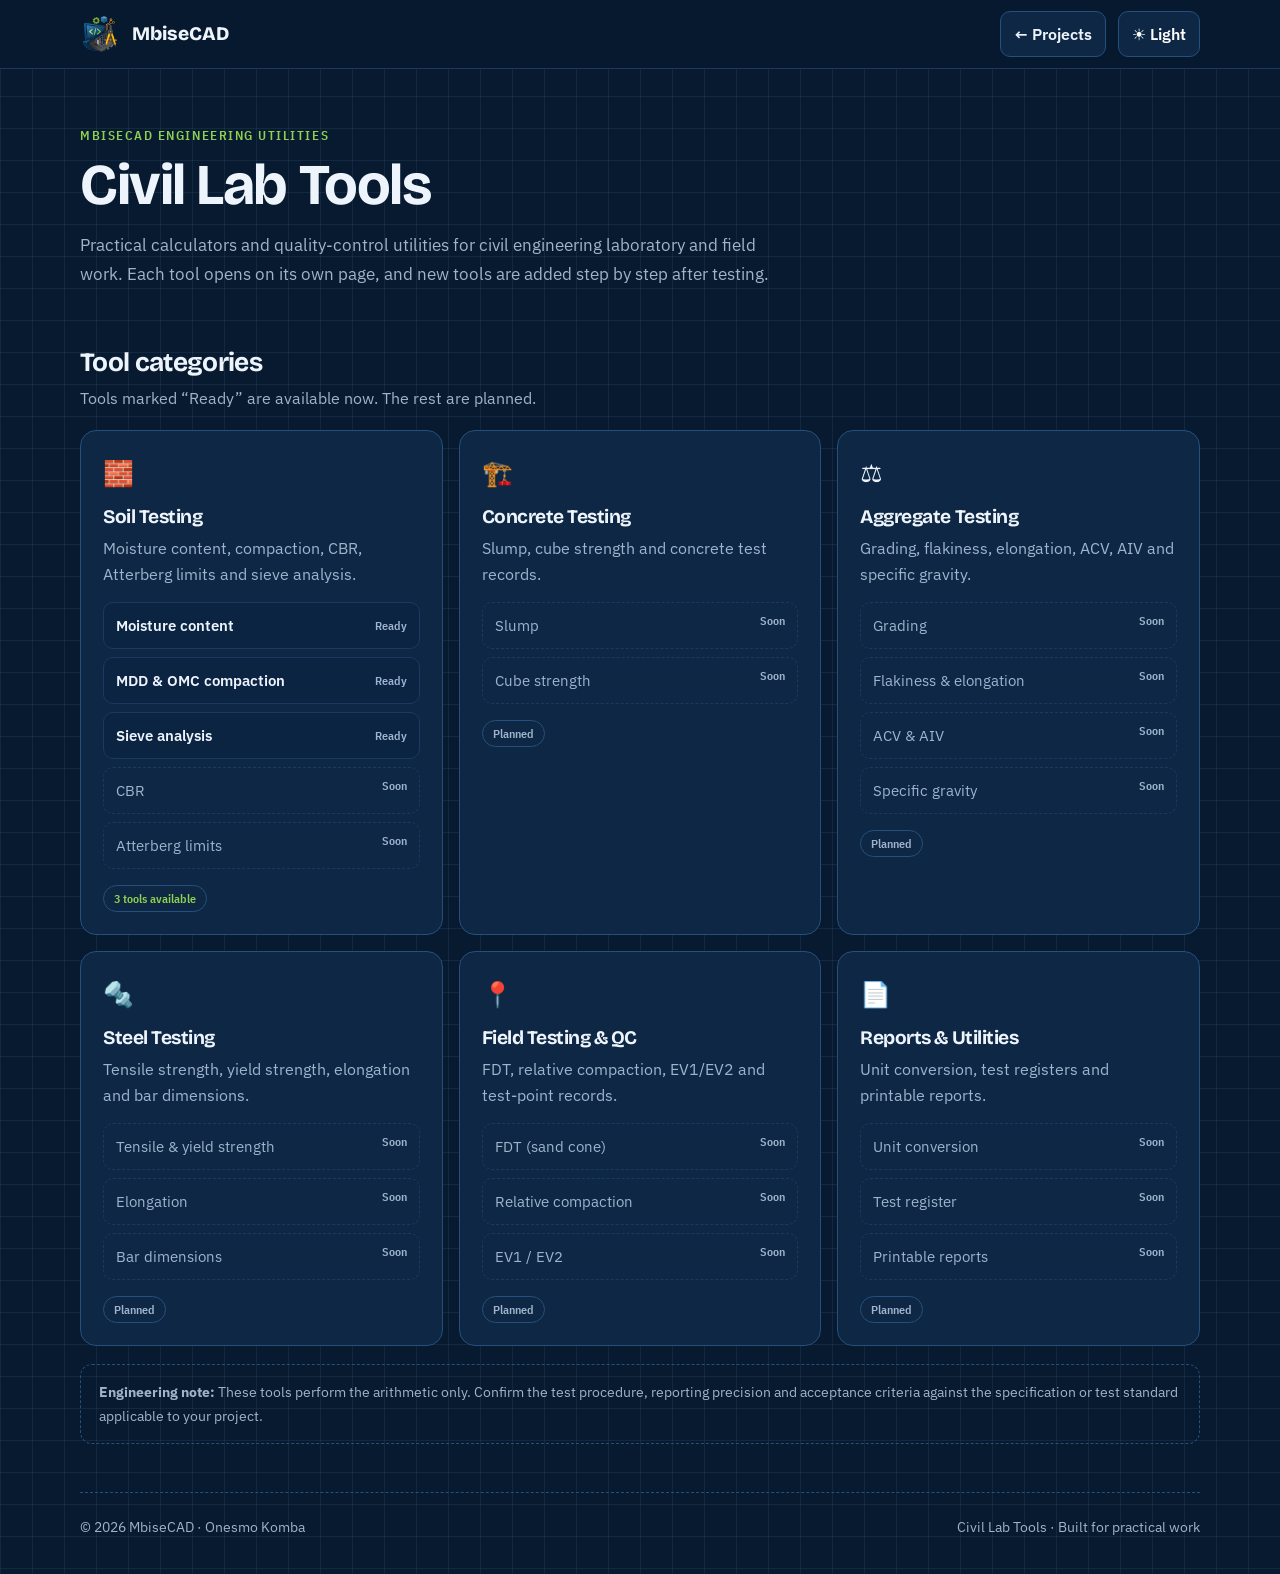
==== commit 434f89ea: "Update civil-lab-tools.html" ====
--- a/civil-lab-tools.html
+++ b/civil-lab-tools.html
@@ -48,11 +48,11 @@
         <ul class="tool-list">
           <li><a href="tools/moisture-content.html"><span>Moisture content</span><small>Ready</small></a></li>
           <li><a href="tools/mdd-omc.html"><span>MDD &amp; OMC compaction</span><small>Ready</small></a></li>
+          <li><a href="tools/sieve-analysis.html"><span>Sieve analysis</span><small>Ready</small></a></li>
           <li><div class="soon"><span>CBR</span><small>Soon</small></div></li>
           <li><div class="soon"><span>Atterberg limits</span><small>Soon</small></div></li>
-          <li><div class="soon"><span>Sieve analysis</span><small>Soon</small></div></li>
         </ul>
-        <span class="status">2 tools available</span>
+        <span class="status">3 tools available</span>
       </article>
 
       <article class="card">
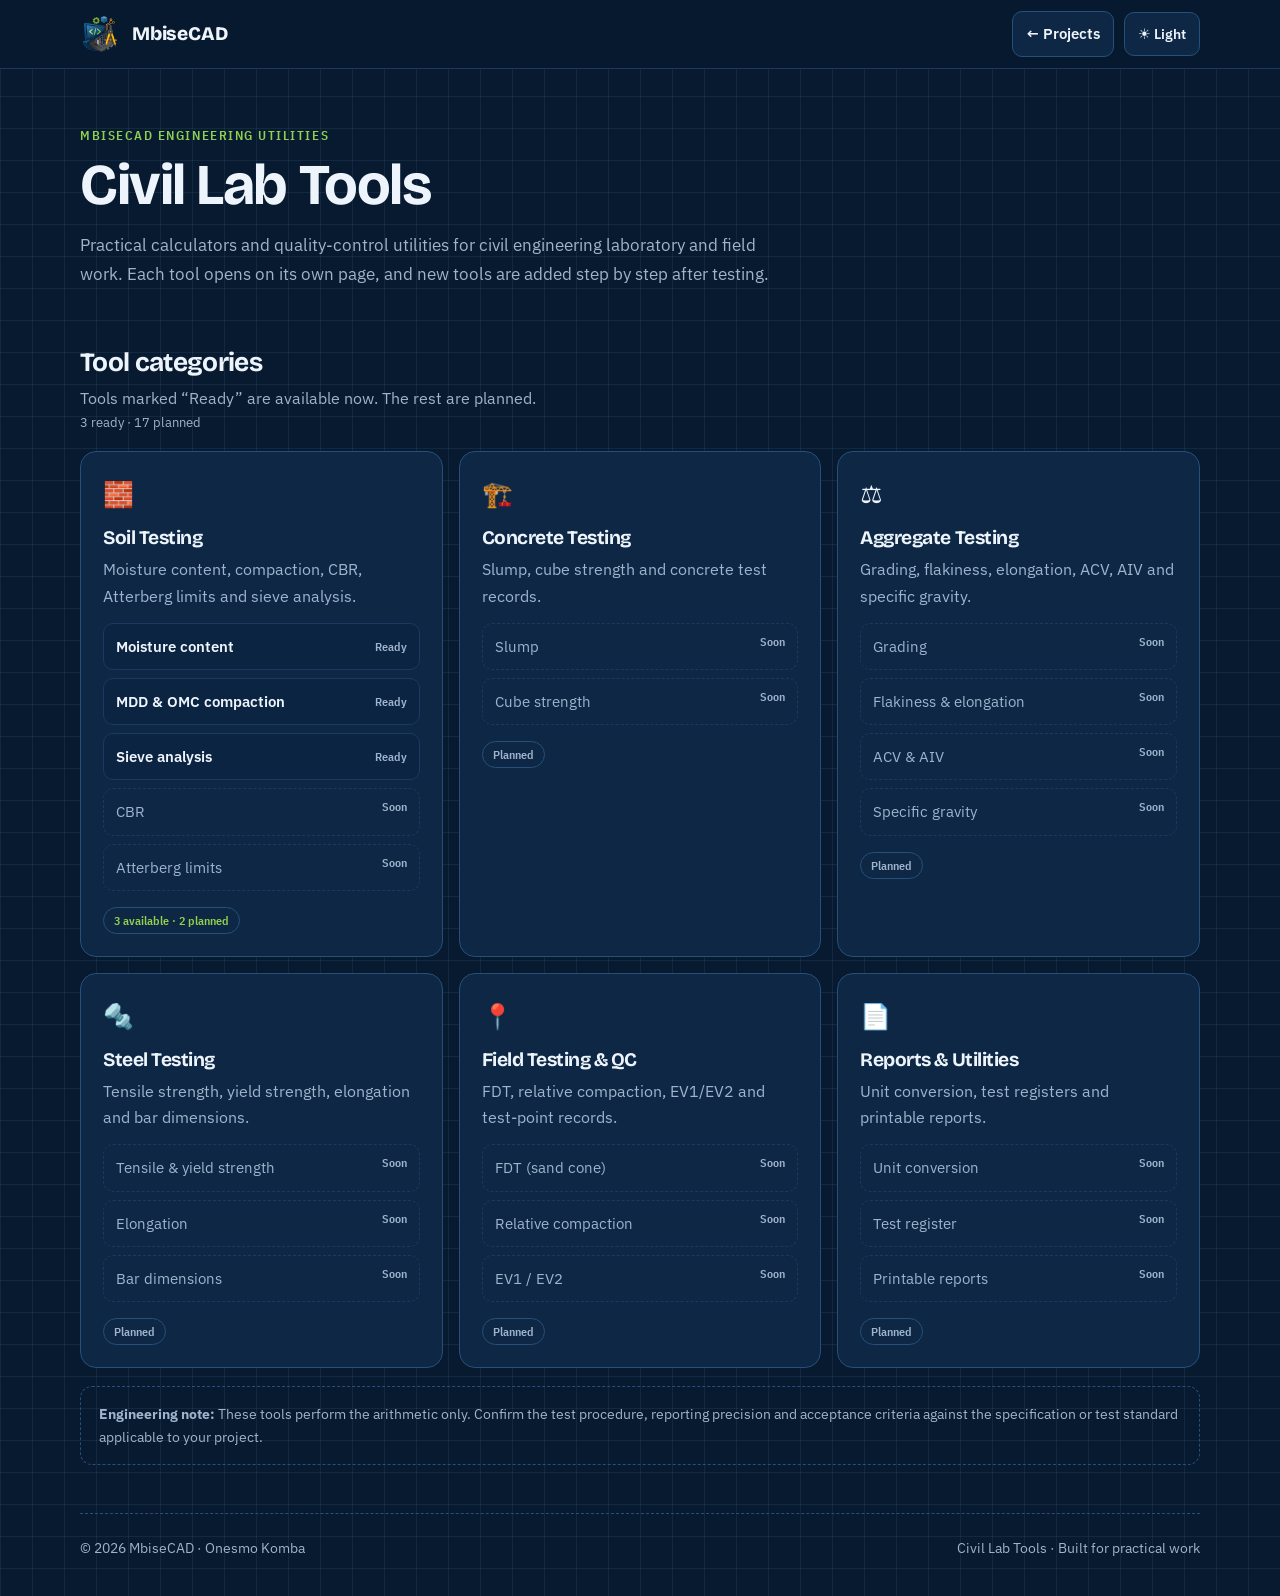
==== commit b1841ece: "Polish the Civil Lab Tools hub and portfolio Auto-count ready and planned tools from the hub cards, " ====
--- a/civil-lab-tools.html
+++ b/civil-lab-tools.html
@@ -22,7 +22,7 @@
   <a class="brand" href="index.html"><img class="logo" src="icons/mbisecad-mark.png" alt=""><span>MbiseCAD</span></a>
   <div class="navright">
     <a class="navlink" href="index.html#projects">← Projects</a>
-    <button class="theme" id="themeBtn" type="button">☀️ Light</button>
+    <button class="theme" id="themeBtn" type="button" aria-label="Switch colour theme">☀️ Light</button>
   </div>
 </nav></div></header>
 
@@ -37,6 +37,7 @@
     <div class="section-head">
       <h2>Tool categories</h2>
       <p>Tools marked “Ready” are available now. The rest are planned.</p>
+      <p class="hint" data-tool-summary aria-live="polite"></p>
     </div>
 
     <div class="grid">
@@ -52,7 +53,7 @@
           <li><div class="soon"><span>CBR</span><small>Soon</small></div></li>
           <li><div class="soon"><span>Atterberg limits</span><small>Soon</small></div></li>
         </ul>
-        <span class="status">3 tools available</span>
+        <span class="status" data-tool-count>3 tools available</span>
       </article>
 
       <article class="card">
@@ -63,7 +64,7 @@
           <li><div class="soon"><span>Slump</span><small>Soon</small></div></li>
           <li><div class="soon"><span>Cube strength</span><small>Soon</small></div></li>
         </ul>
-        <span class="status planned">Planned</span>
+        <span class="status planned" data-tool-count>Planned</span>
       </article>
 
       <article class="card">
@@ -76,7 +77,7 @@
           <li><div class="soon"><span>ACV &amp; AIV</span><small>Soon</small></div></li>
           <li><div class="soon"><span>Specific gravity</span><small>Soon</small></div></li>
         </ul>
-        <span class="status planned">Planned</span>
+        <span class="status planned" data-tool-count>Planned</span>
       </article>
 
       <article class="card">
@@ -88,7 +89,7 @@
           <li><div class="soon"><span>Elongation</span><small>Soon</small></div></li>
           <li><div class="soon"><span>Bar dimensions</span><small>Soon</small></div></li>
         </ul>
-        <span class="status planned">Planned</span>
+        <span class="status planned" data-tool-count>Planned</span>
       </article>
 
       <article class="card">
@@ -100,7 +101,7 @@
           <li><div class="soon"><span>Relative compaction</span><small>Soon</small></div></li>
           <li><div class="soon"><span>EV1 / EV2</span><small>Soon</small></div></li>
         </ul>
-        <span class="status planned">Planned</span>
+        <span class="status planned" data-tool-count>Planned</span>
       </article>
 
       <article class="card">
@@ -112,7 +113,7 @@
           <li><div class="soon"><span>Test register</span><small>Soon</small></div></li>
           <li><div class="soon"><span>Printable reports</span><small>Soon</small></div></li>
         </ul>
-        <span class="status planned">Planned</span>
+        <span class="status planned" data-tool-count>Planned</span>
       </article>
 
     </div>
--- a/assets/shared.css
+++ b/assets/shared.css
@@ -1,6 +1,7 @@
 /* ==========================================================
-   MbiseCAD — Civil Lab Tools · shared.css
-   Theme, layout na components za pamoja kwa kurasa zote.
+   MbiseCAD — shared.css
+   Design tokens, layout na components za pamoja kwa kurasa zote.
+   Ukurasa wa nyumbani unaongeza assets/home.css.
    ========================================================== */
 
 :root{
@@ -9,7 +10,8 @@
   --line:#25507d; --line-soft:#1a3a5f;
   --text:#eef4fb; --muted:#9fb4cc;
   --orange:#ff7a2e; --orange-ink:#1b0e04; --green:#8fd14f;
-  --grid:rgba(120,170,225,.10);
+  --grid:rgba(120,170,225,.10); --grid-strong:rgba(120,170,225,.18);
+  --sheet:#f7f9fb; --sheet-ink:#0a2540; --sheet-line:#0a2540;
   --display:"Bricolage Grotesque","IBM Plex Sans",system-ui,sans-serif;
   --body:"IBM Plex Sans",system-ui,-apple-system,"Segoe UI",Roboto,Arial,sans-serif;
   --cond:"IBM Plex Sans Condensed","IBM Plex Sans",system-ui,sans-serif;
@@ -20,12 +22,12 @@
   --line:#b9c6d8; --line-soft:#d9e1ec;
   --text:#0a2540; --muted:#4d6482;
   --orange:#e85d0c; --orange-ink:#ffffff; --green:#3f7d0a;
-  --grid:rgba(10,37,64,.06);
+  --grid:rgba(10,37,64,.06); --grid-strong:rgba(10,37,64,.12);
 }
 
 /* ---------- base ---------- */
 *{box-sizing:border-box}
-html{scroll-behavior:smooth}
+html{scroll-behavior:smooth;scroll-padding-top:84px}
 body{
   margin:0; color:var(--text); font:400 1rem/1.65 var(--body);
   background:var(--bg);
@@ -34,19 +36,33 @@
   -webkit-font-smoothing:antialiased;
 }
 a{color:inherit;text-decoration:none}
+img{max-width:100%}
 button,input,select{font:inherit}
 button{cursor:pointer}
 .wrap{width:min(1120px,100% - 40px);margin:auto}
-:focus-visible{outline:3px solid var(--orange);outline-offset:3px}
+:focus-visible{outline:3px solid var(--orange);outline-offset:3px;border-radius:6px}
 
 /* ---------- top bar ---------- */
-.topbar{position:sticky;top:0;z-index:5;background:color-mix(in srgb,var(--bg) 88%,transparent);backdrop-filter:blur(12px);border-bottom:1px solid var(--line-soft)}
+.topbar{position:sticky;top:0;z-index:10;background:color-mix(in srgb,var(--bg) 88%,transparent);backdrop-filter:blur(12px);border-bottom:1px solid var(--line-soft)}
 nav{display:flex;align-items:center;justify-content:space-between;gap:16px;min-height:68px}
-.brand{display:flex;align-items:center;gap:12px;font:800 1.2rem/1 var(--display)}
-.logo{width:40px;height:40px;border-radius:11px;object-fit:contain}
-.navright{display:flex;align-items:center;gap:12px}
-.navlink,.theme{padding:9px 13px;border:1px solid var(--line);border-radius:10px;background:var(--panel);font-weight:600}
-.navlink:hover,.theme:hover{border-color:var(--orange)}
+.brand{display:flex;align-items:center;gap:12px;font:800 1.2rem/1 var(--display);letter-spacing:-.01em}
+.logo{width:40px;height:40px;border-radius:11px;object-fit:contain;display:block}
+.logo-badge{display:grid;place-items:center;background:var(--orange);color:var(--orange-ink);font-weight:800}
+.logo-badge img{width:100%;height:100%;object-fit:contain;display:block}
+.logo-badge.has-img{background:none}
+.navright{display:flex;align-items:center;gap:6px;flex-wrap:wrap}
+.navlink,.theme{padding:9px 13px;border:1px solid var(--line);border-radius:10px;background:var(--panel);font-weight:600;font-size:.95rem;color:var(--text)}
+.theme{display:inline-flex;align-items:center;gap:8px;margin-left:4px;font-size:.9rem}
+.navlink:hover,.theme:hover{border-color:var(--orange);color:var(--text)}
+
+/* ---------- buttons ---------- */
+.btn,.primary,.secondary{display:inline-flex;align-items:center;justify-content:center;gap:8px;padding:12px 18px;border-radius:11px;border:1px solid transparent;font-weight:700;transition:transform .15s,background .15s,border-color .15s,filter .15s}
+.btn.small{padding:6px 10px;font-size:.85rem}
+.btn.primary,.primary{background:var(--orange);color:var(--orange-ink)}
+.btn.secondary,.secondary{background:var(--bg2);border-color:var(--line);color:var(--text)}
+.btn.ghost{border-color:var(--line);background:transparent;color:var(--text)}
+.btn.primary:hover,.primary:hover{transform:translateY(-1px);filter:brightness(1.06)}
+.btn.secondary:hover,.secondary:hover,.btn.ghost:hover{border-color:var(--orange)}
 
 /* ---------- page header ---------- */
 main{padding-bottom:48px}
@@ -91,10 +107,6 @@
 .field input,.field select{width:100%;padding:12px 13px;border:1px solid var(--line);border-radius:10px;background:var(--bg2);color:var(--text)}
 .hint{font-size:.82rem;color:var(--muted);margin:8px 0 0}
 .actions{display:flex;gap:10px;flex-wrap:wrap;margin-top:18px}
-.btn{border:0;border-radius:10px;padding:12px 18px;font-weight:700}
-.btn.small{padding:6px 10px}
-.primary{background:var(--orange);color:var(--orange-ink)}
-.secondary{background:var(--bg2);border:1px solid var(--line);color:var(--text)}
 
 /* ---------- results ---------- */
 .result{display:flex;flex-direction:column;justify-content:center;min-height:100%;background:var(--bg2)}
@@ -119,6 +131,32 @@
 /* ---------- footer ---------- */
 .footer{border-top:1px dashed var(--line);padding:22px 0 36px;color:var(--muted);font-size:.9rem;display:flex;justify-content:space-between;gap:12px;flex-wrap:wrap}
 
+/* ---------- print / save as PDF ---------- */
+.print-head{display:none}
+@media print{
+  :root{color-scheme:light}
+  html,body{background:#fff!important;color:#000!important}
+  body{background-image:none!important;font-size:11pt}
+  .topbar,.navright,.navlink,.theme,.actions,.notice,.hint,.crumbs,.eyebrow,footer,.foot{display:none!important}
+  .wrap{width:100%;max-width:none}
+  main{padding:0}
+  section{padding:0!important}
+  .print-head{display:block;margin:0 0 14px;padding:0 0 8px;border-bottom:2px solid #000}
+  .print-head h1{font:700 16pt/1.2 var(--display);margin:0 0 4px}
+  .print-head .meta{font:400 9.5pt/1.45 var(--body);color:#222}
+  .card,.tool,.result{border:1px solid #bbb!important;background:#fff!important;box-shadow:none!important;break-inside:avoid}
+  .tool-layout,.grid,.grid-2{grid-template-columns:1fr 1fr!important;gap:10px}
+  .result{min-height:0}
+  .result .value{color:#000!important}
+  .formula{border-left-color:#000;background:#f4f4f4!important}
+  .data-table{font-size:9pt;min-width:0!important}
+  .data-table th,.data-table td{border-color:#bbb!important}
+  .data-table input{padding:2px 4px;border:0!important;background:#fff!important;color:#000!important;text-align:right}
+  .table-scroll{overflow:visible}
+  .chart-wrap canvas{max-height:280px}
+  a{color:#000!important}
+}
+
 /* ---------- responsive ---------- */
 @media(max-width:800px){
   .grid{grid-template-columns:repeat(2,minmax(0,1fr))}
@@ -126,10 +164,12 @@
 }
 @media(max-width:560px){
   .wrap{width:min(1120px,100% - 32px)}
-  nav{min-height:60px}
+  nav{min-height:0;padding:10px 0 8px;flex-wrap:wrap;row-gap:8px}
   .brand{font-size:1rem}
   .logo{width:34px;height:34px}
-  .navlink,.theme{font-size:.82rem;padding:8px}
+  .navright{width:100%;flex-wrap:nowrap;justify-content:flex-start;overflow-x:auto;padding-bottom:2px;scrollbar-width:none;-webkit-overflow-scrolling:touch}
+  .navright::-webkit-scrollbar{display:none}
+  .navlink,.theme{font-size:.82rem;padding:8px;flex:0 0 auto;white-space:nowrap}
   .hero{padding:38px 0 18px}
   .grid,.grid-2{grid-template-columns:1fr}
   .fields{grid-template-columns:1fr}
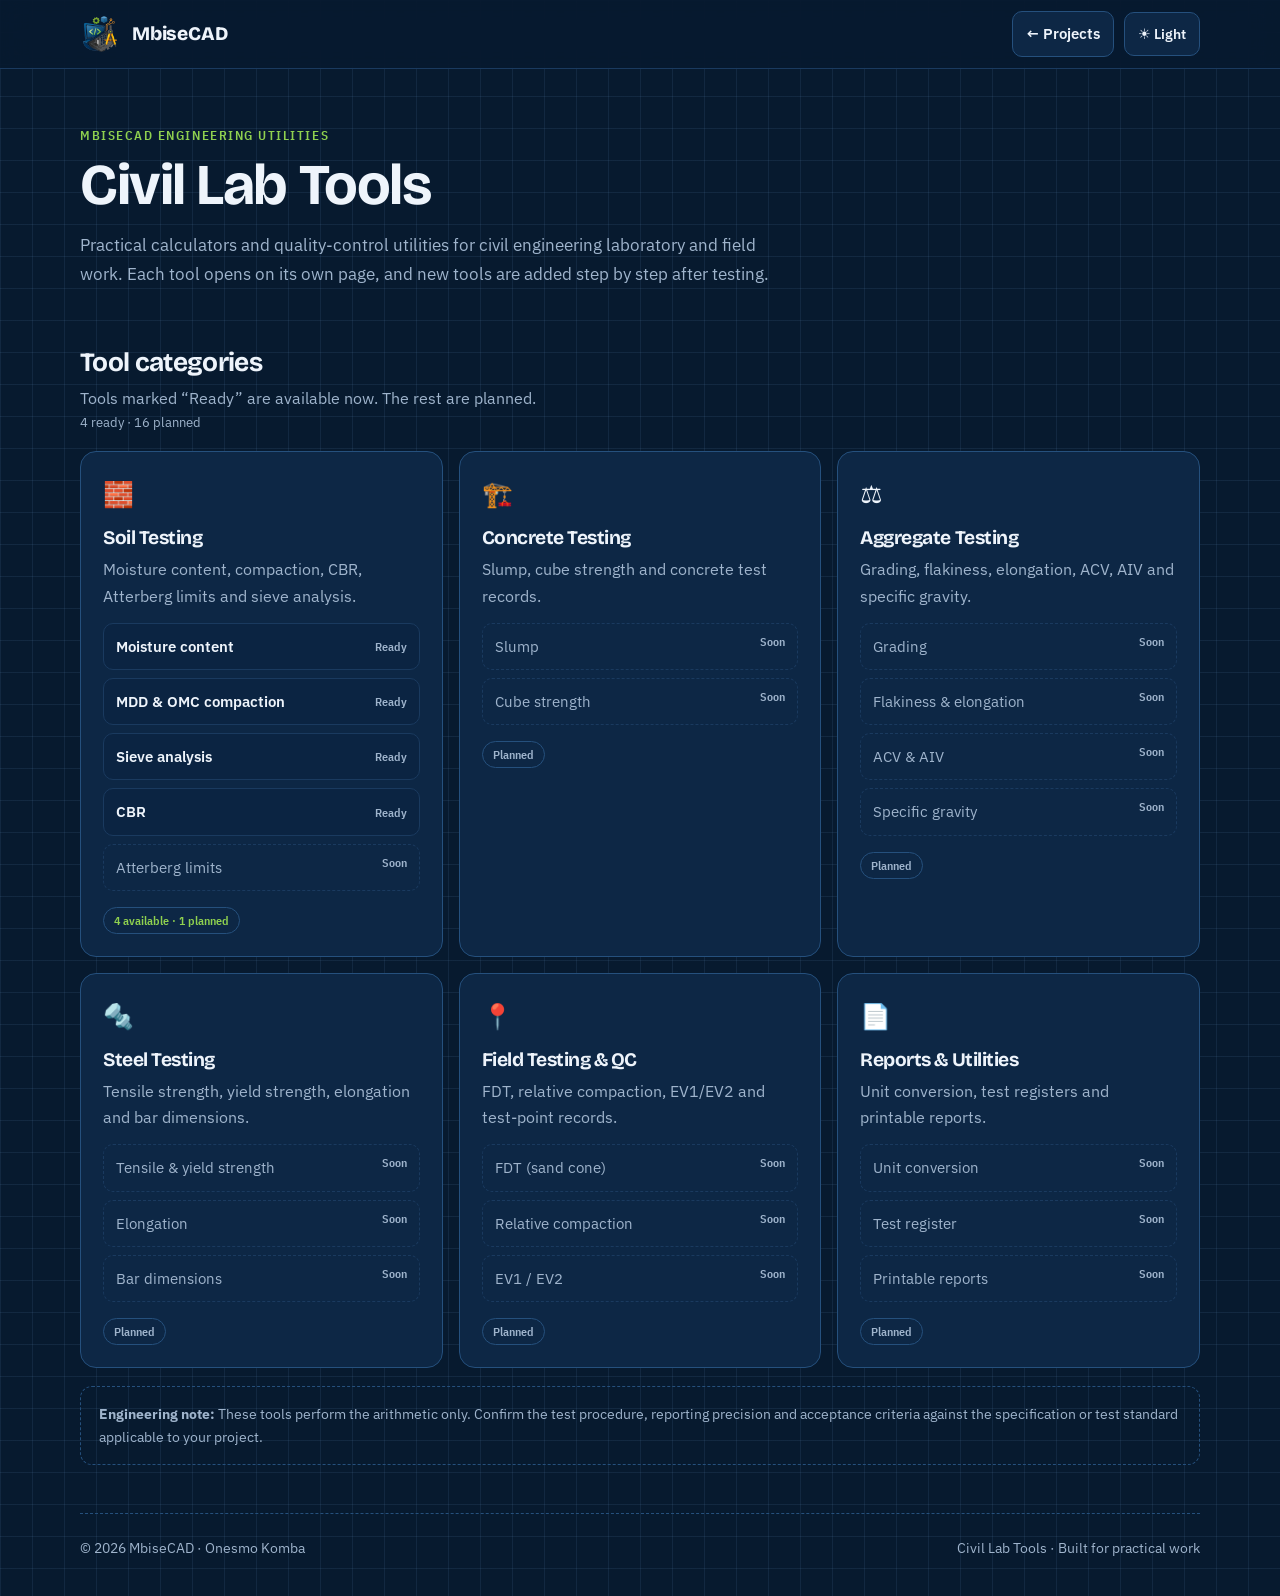
==== commit b9cab306: "Add CBR test calculator from the lab sheet" ====
--- a/civil-lab-tools.html
+++ b/civil-lab-tools.html
@@ -50,10 +50,10 @@
           <li><a href="tools/moisture-content.html"><span>Moisture content</span><small>Ready</small></a></li>
           <li><a href="tools/mdd-omc.html"><span>MDD &amp; OMC compaction</span><small>Ready</small></a></li>
           <li><a href="tools/sieve-analysis.html"><span>Sieve analysis</span><small>Ready</small></a></li>
-          <li><div class="soon"><span>CBR</span><small>Soon</small></div></li>
+          <li><a href="tools/cbr.html"><span>CBR</span><small>Ready</small></a></li>
           <li><div class="soon"><span>Atterberg limits</span><small>Soon</small></div></li>
         </ul>
-        <span class="status" data-tool-count>3 tools available</span>
+        <span class="status" data-tool-count>4 tools available</span>
       </article>
 
       <article class="card">
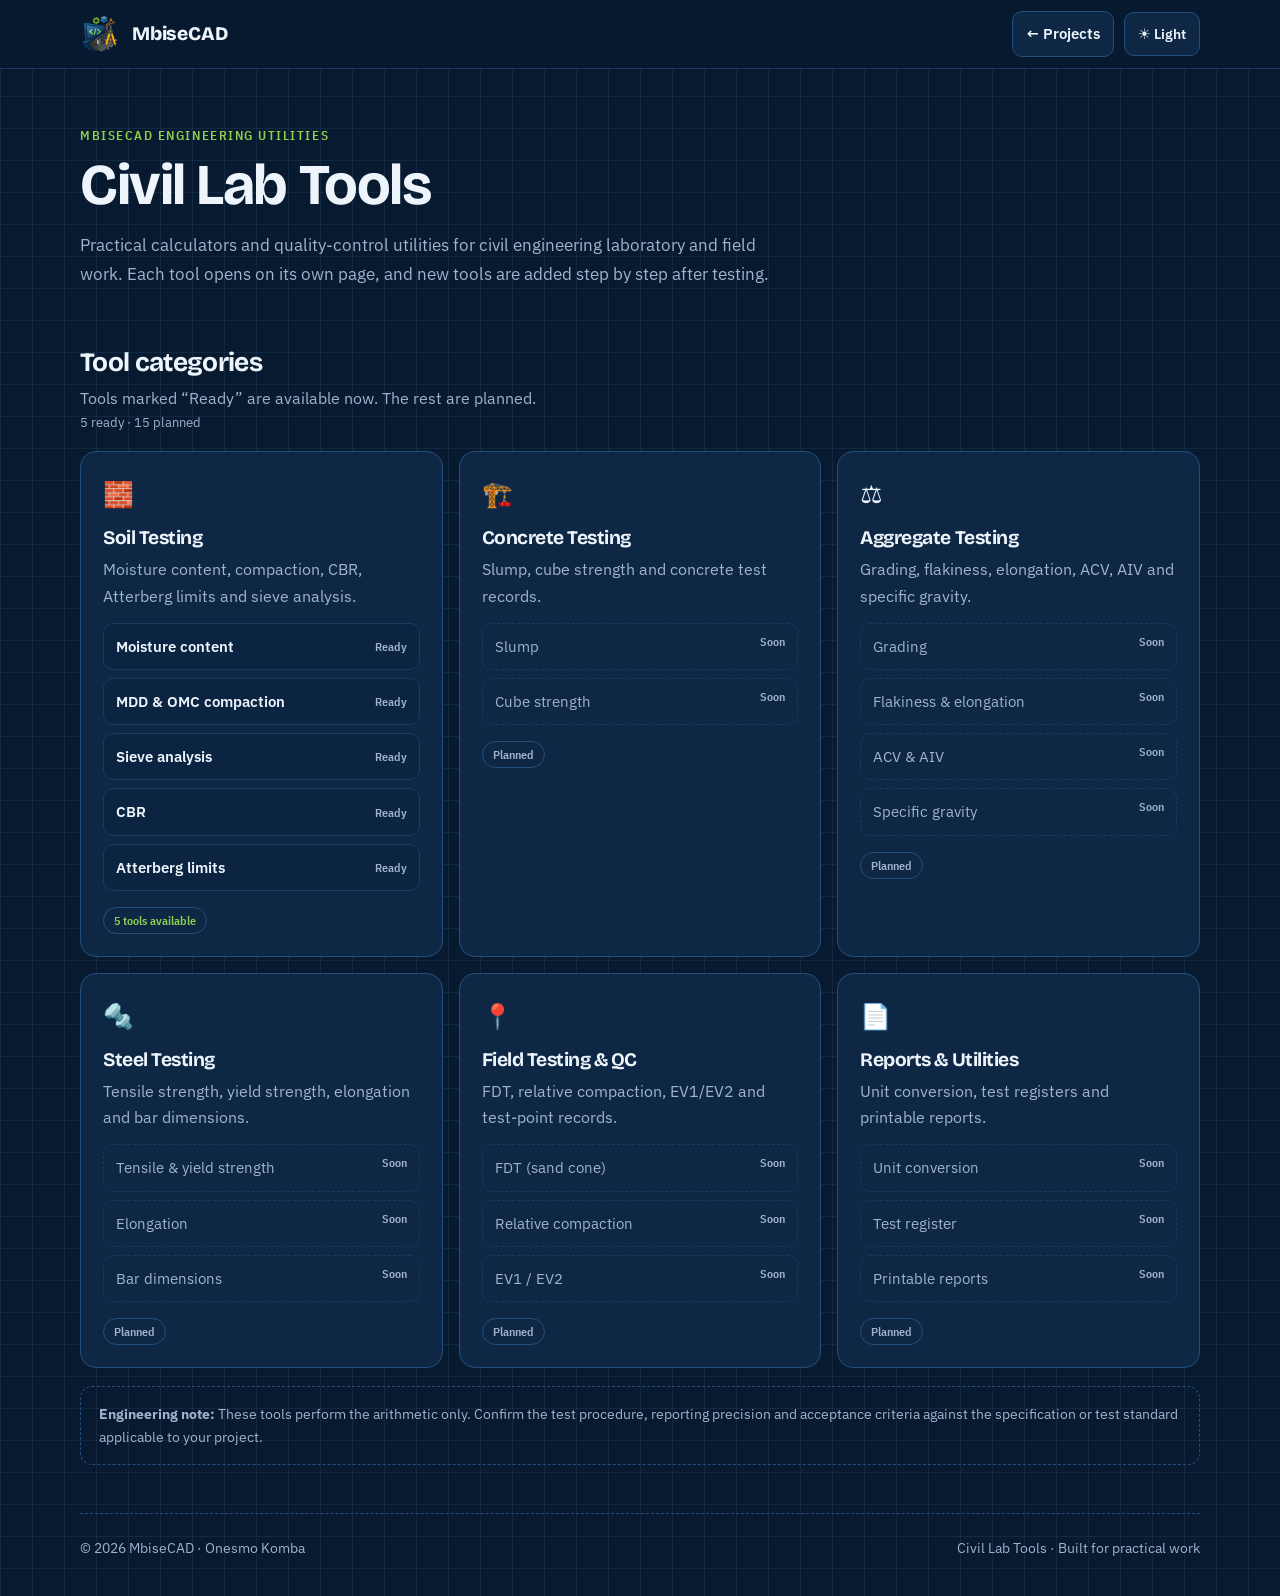
==== commit 37082208: "Add Atterberg limits calculator from the lab sheet" ====
--- a/civil-lab-tools.html
+++ b/civil-lab-tools.html
@@ -51,9 +51,9 @@
           <li><a href="tools/mdd-omc.html"><span>MDD &amp; OMC compaction</span><small>Ready</small></a></li>
           <li><a href="tools/sieve-analysis.html"><span>Sieve analysis</span><small>Ready</small></a></li>
           <li><a href="tools/cbr.html"><span>CBR</span><small>Ready</small></a></li>
-          <li><div class="soon"><span>Atterberg limits</span><small>Soon</small></div></li>
+          <li><a href="tools/atterberg.html"><span>Atterberg limits</span><small>Ready</small></a></li>
         </ul>
-        <span class="status" data-tool-count>4 tools available</span>
+        <span class="status" data-tool-count>5 tools available</span>
       </article>
 
       <article class="card">
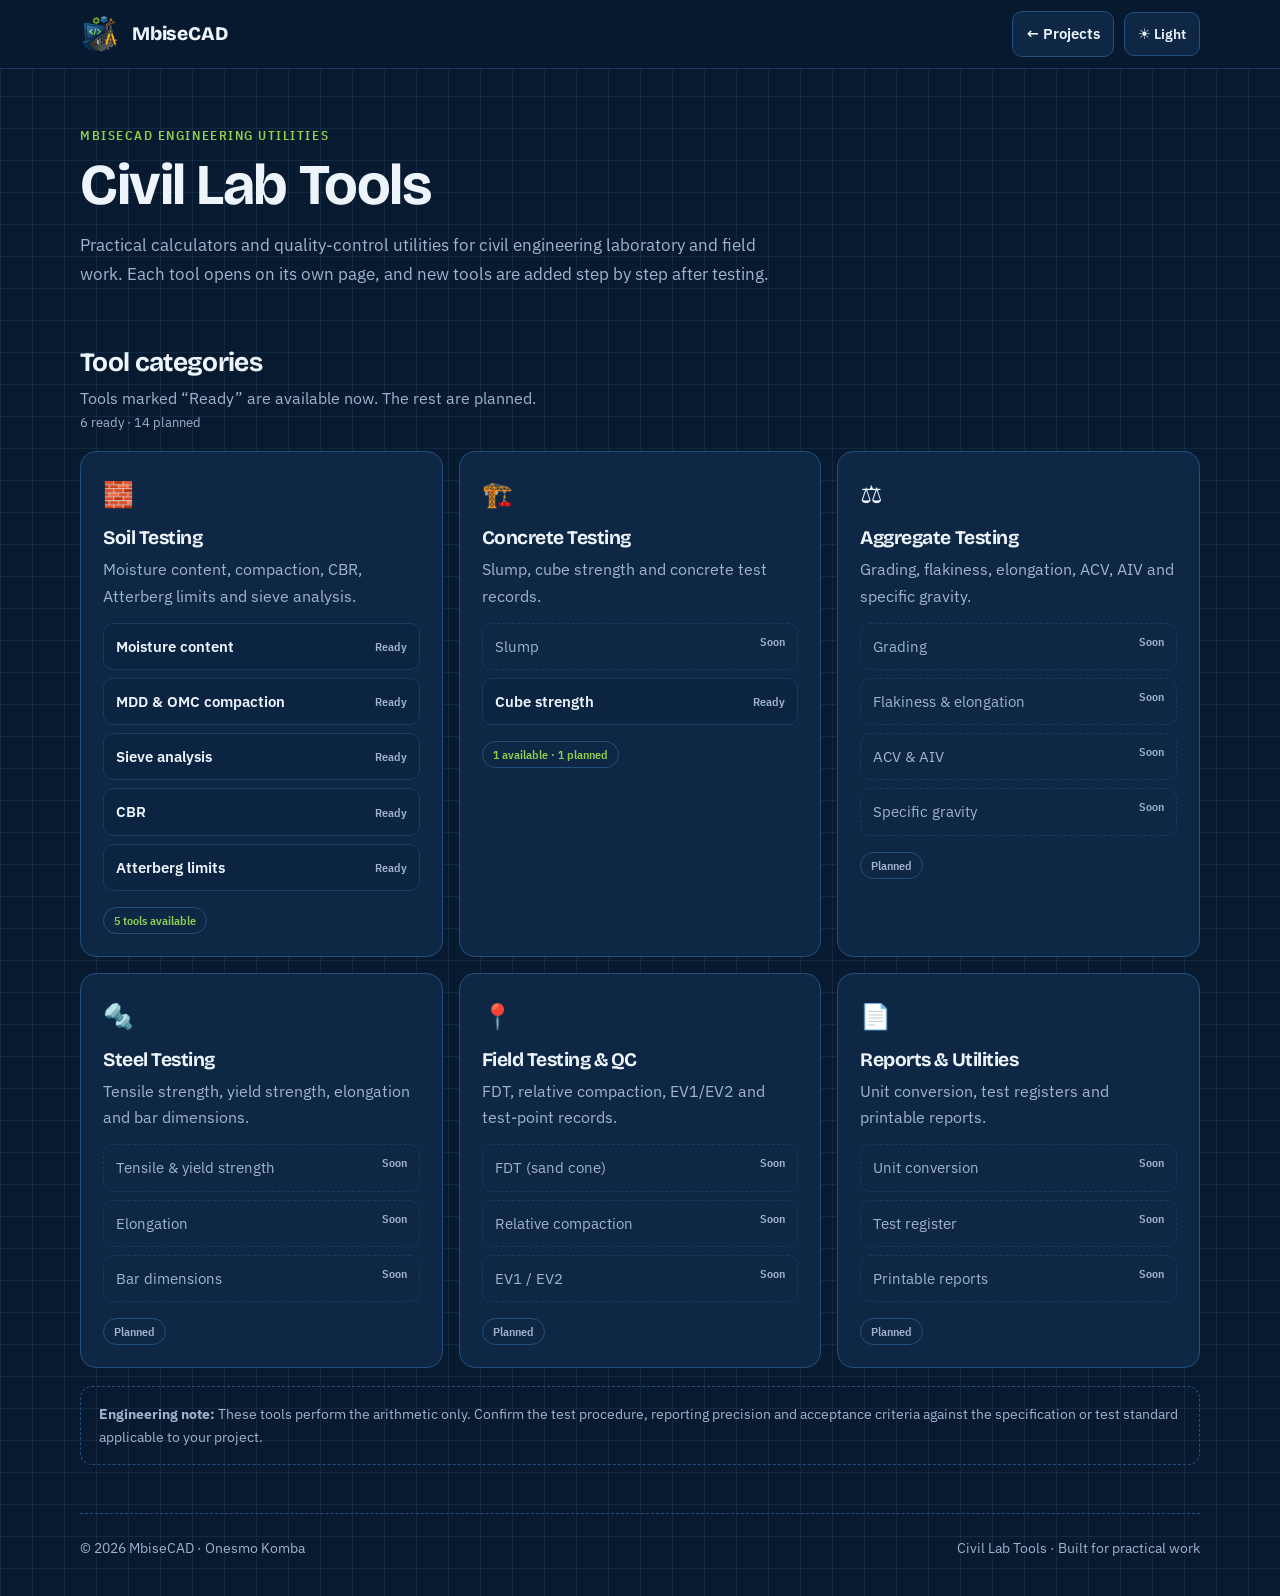
==== commit 6461f96c: "Add cube compressive strength calculator from the concrete cube report sheet" ====
--- a/civil-lab-tools.html
+++ b/civil-lab-tools.html
@@ -62,7 +62,7 @@
         <p>Slump, cube strength and concrete test records.</p>
         <ul class="tool-list">
           <li><div class="soon"><span>Slump</span><small>Soon</small></div></li>
-          <li><div class="soon"><span>Cube strength</span><small>Soon</small></div></li>
+          <li><a href="tools/cube-strength.html"><span>Cube strength</span><small>Ready</small></a></li>
         </ul>
         <span class="status planned" data-tool-count>Planned</span>
       </article>
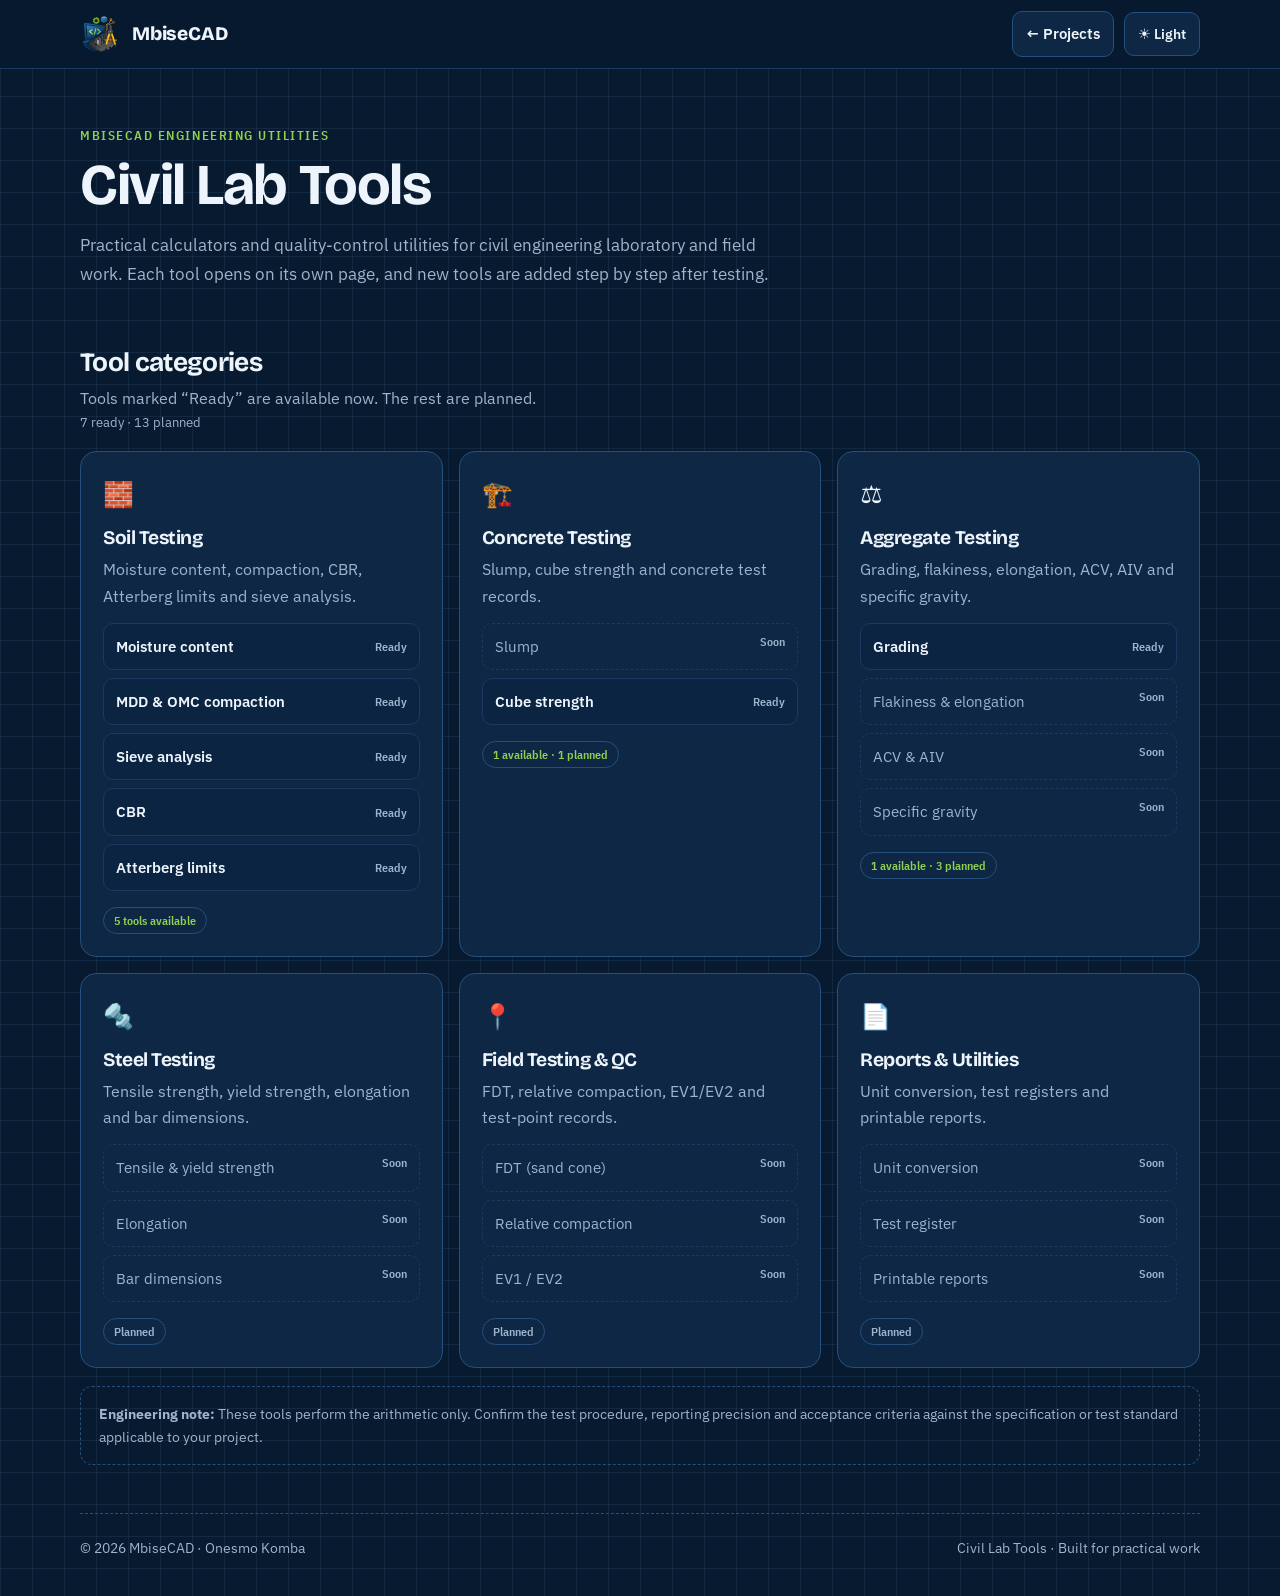
==== commit ca7c8173: "Add aggregate grading calculator from the laboratory sieve sheets" ====
--- a/civil-lab-tools.html
+++ b/civil-lab-tools.html
@@ -72,7 +72,7 @@
         <h3>Aggregate Testing</h3>
         <p>Grading, flakiness, elongation, ACV, AIV and specific gravity.</p>
         <ul class="tool-list">
-          <li><div class="soon"><span>Grading</span><small>Soon</small></div></li>
+          <li><a href="tools/aggregate-grading.html"><span>Grading</span><small>Ready</small></a></li>
           <li><div class="soon"><span>Flakiness &amp; elongation</span><small>Soon</small></div></li>
           <li><div class="soon"><span>ACV &amp; AIV</span><small>Soon</small></div></li>
           <li><div class="soon"><span>Specific gravity</span><small>Soon</small></div></li>
